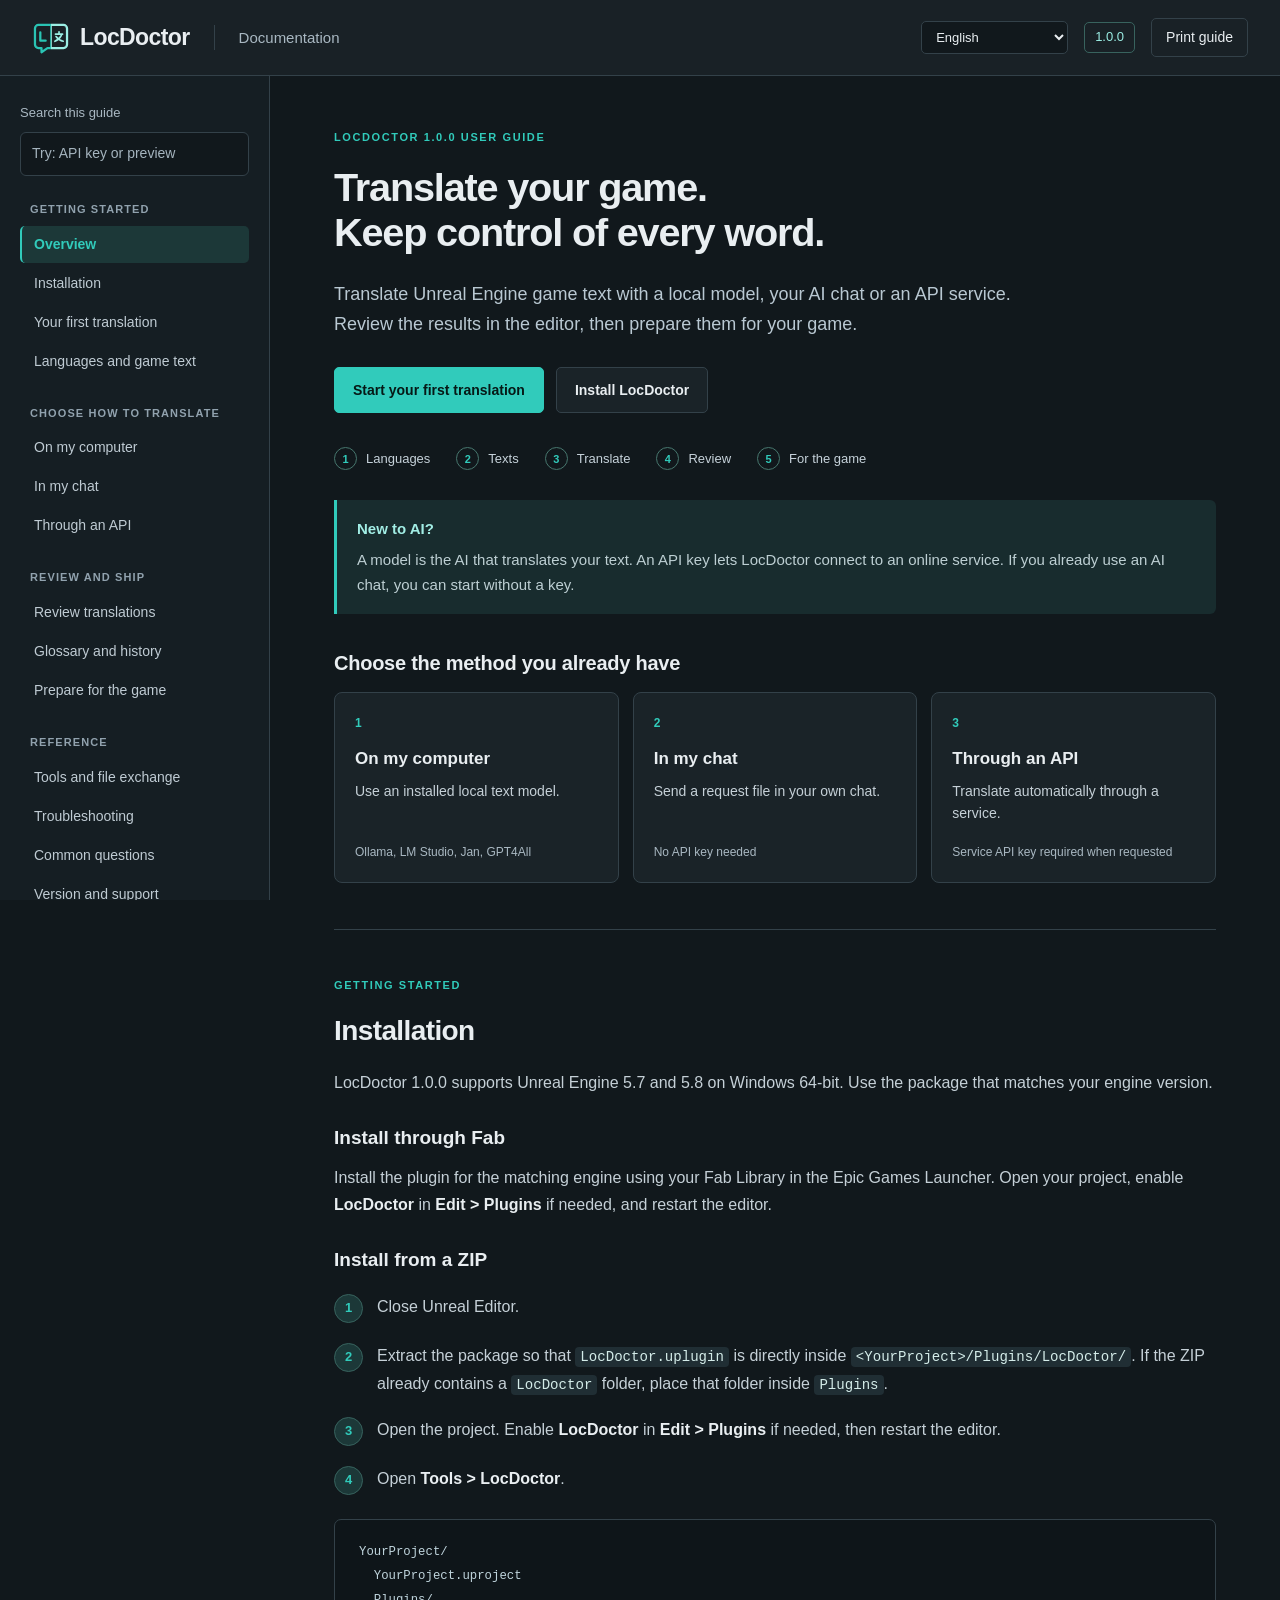
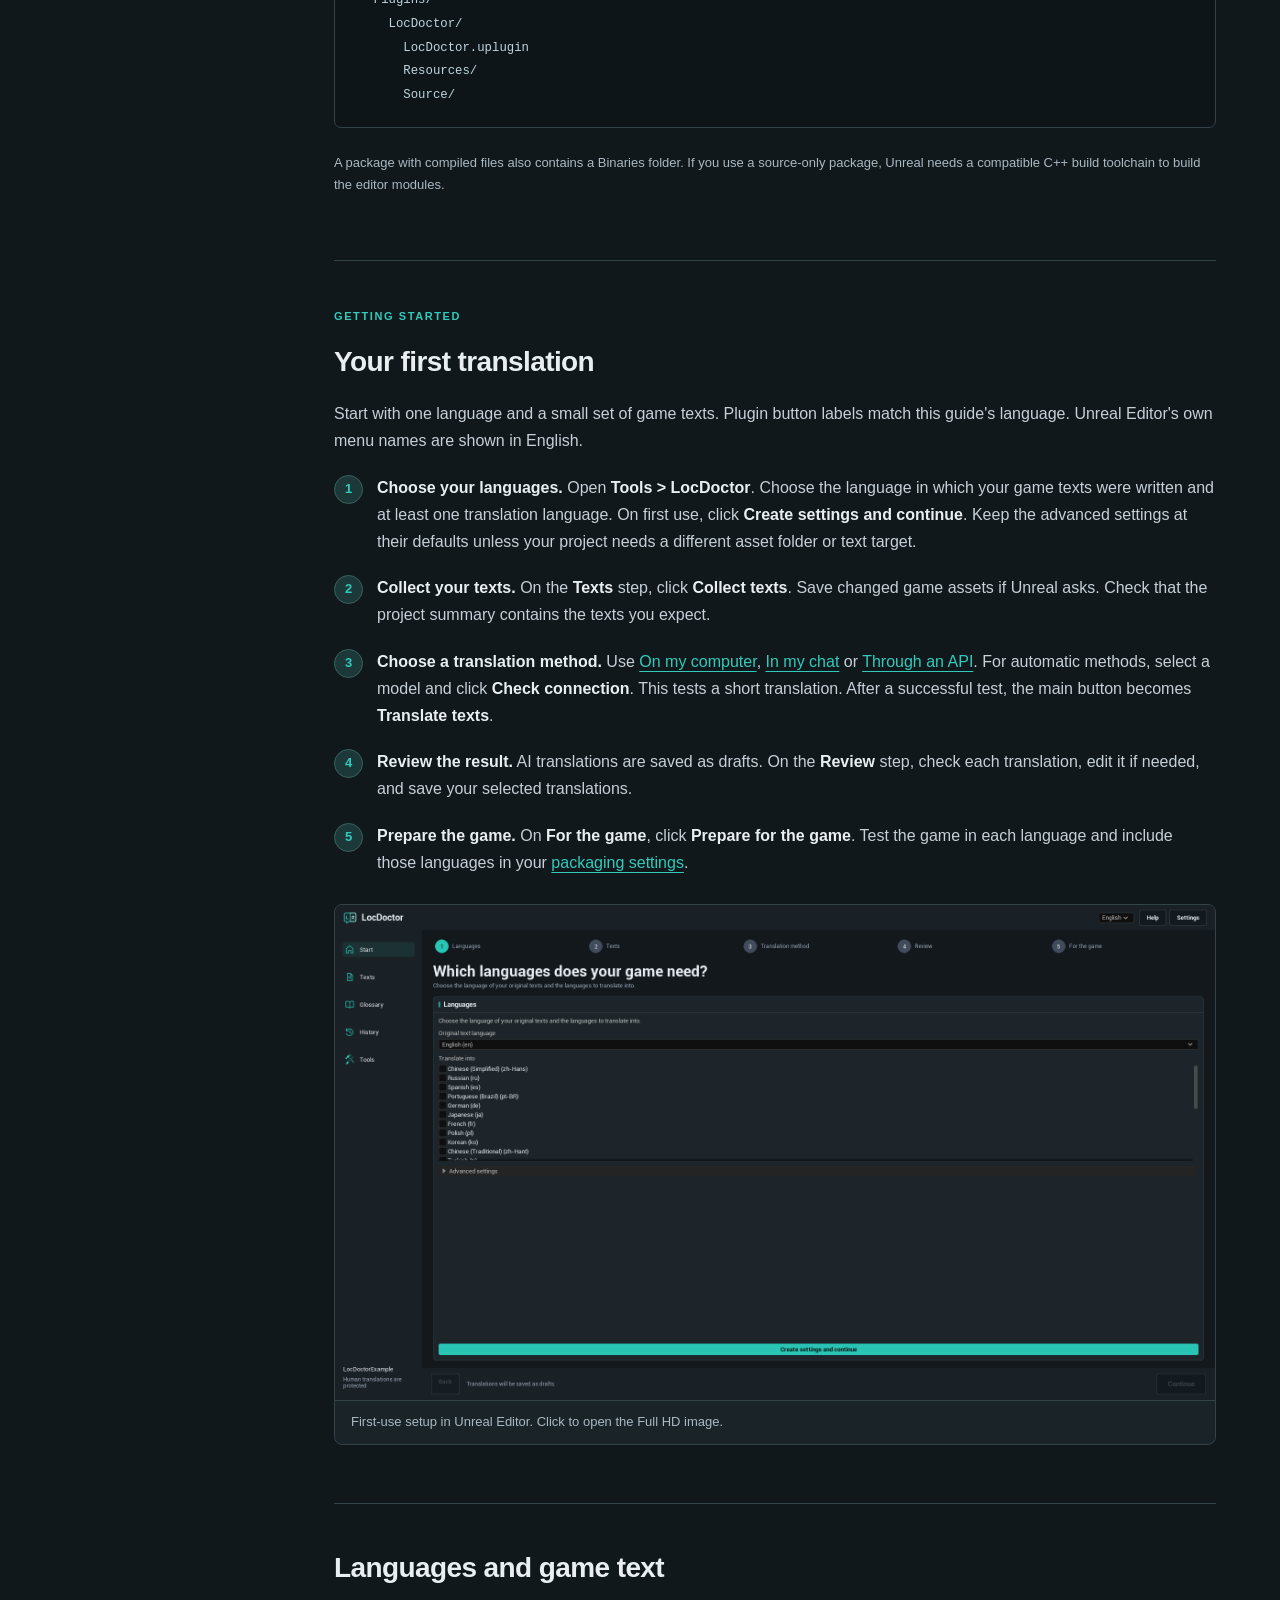
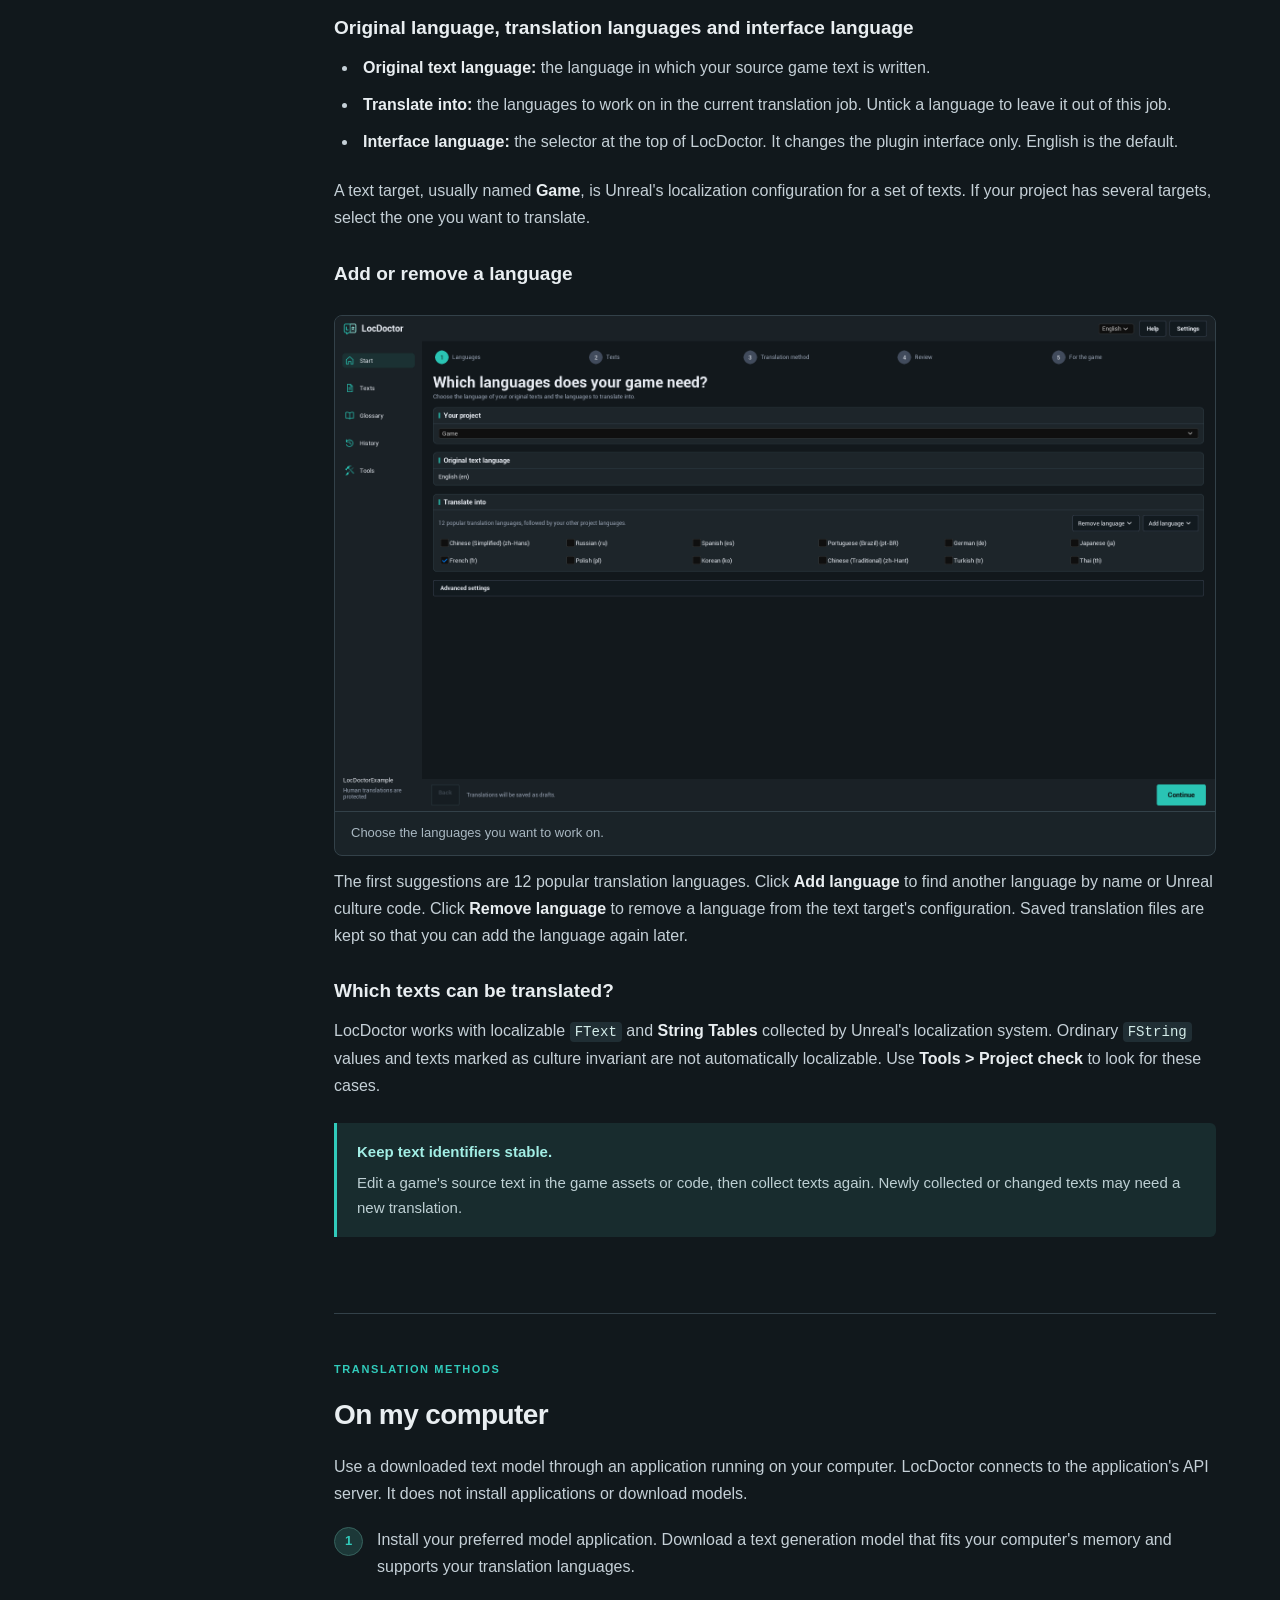
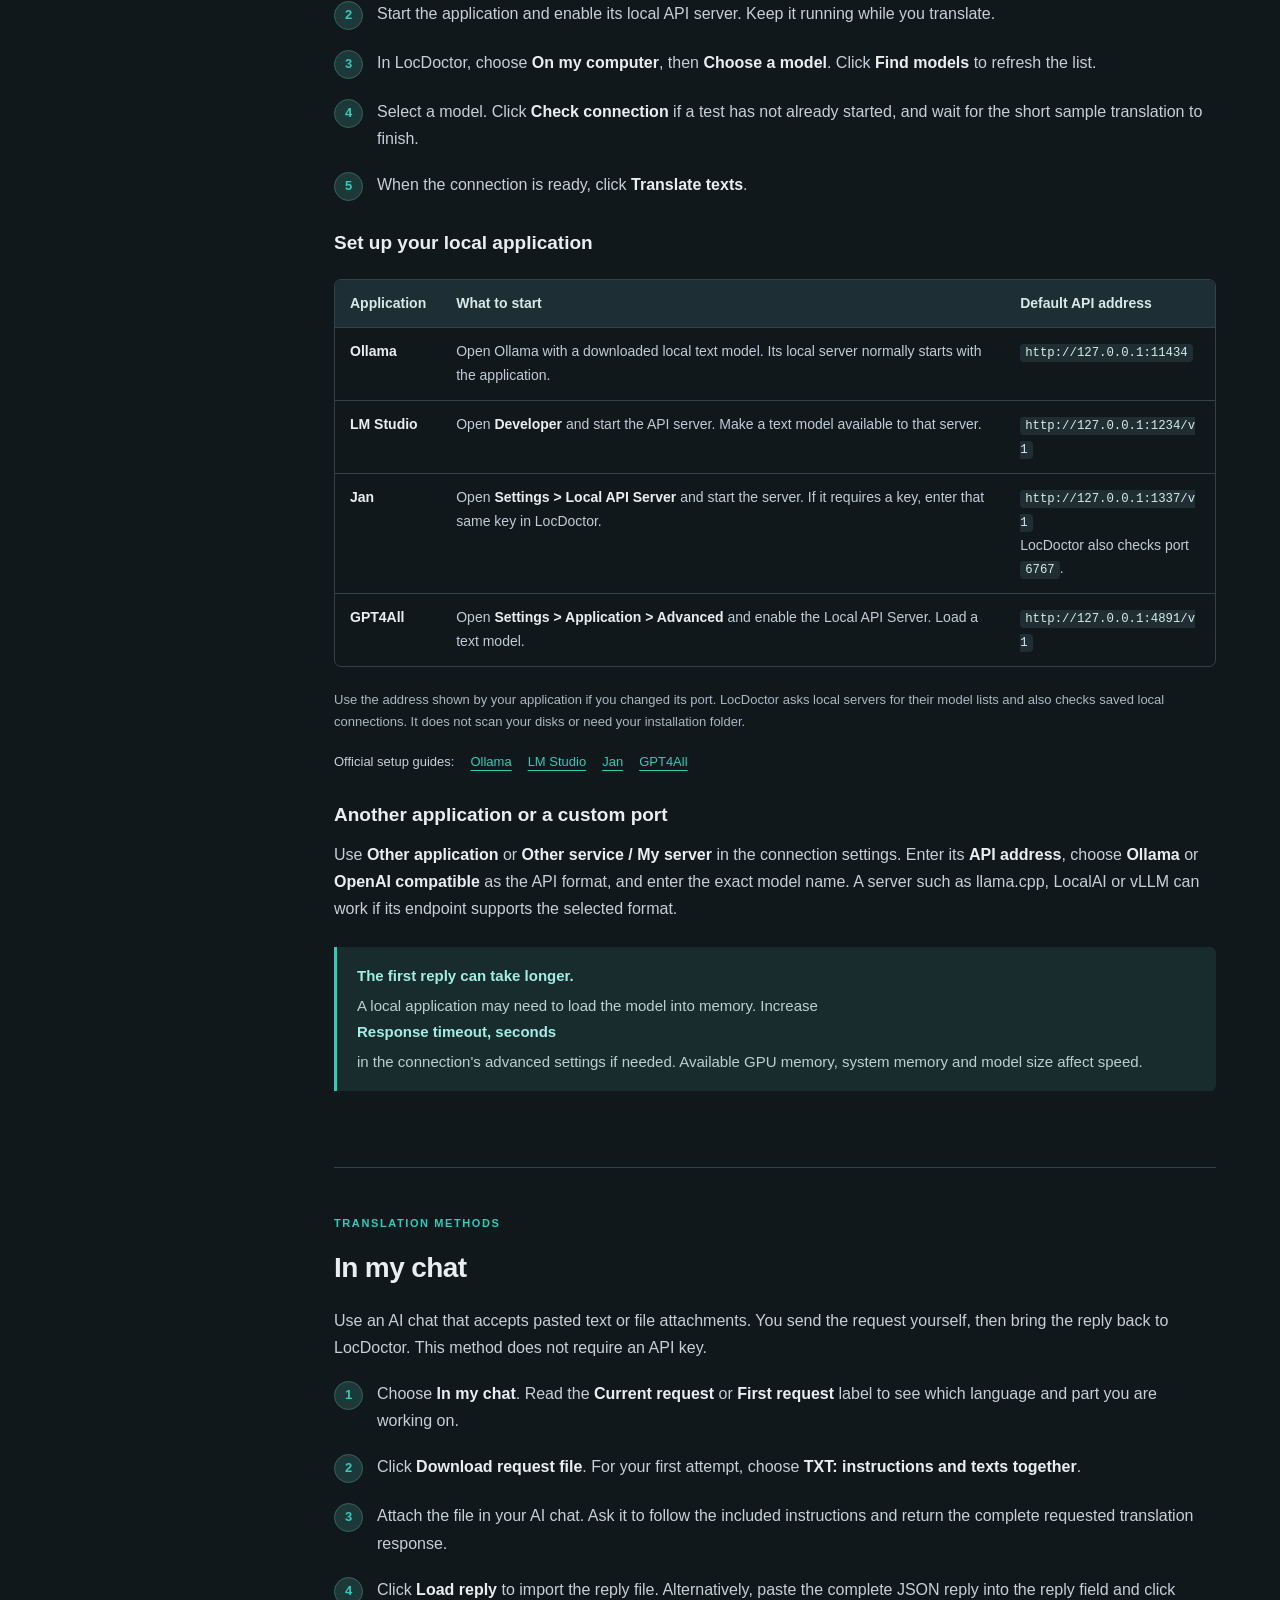
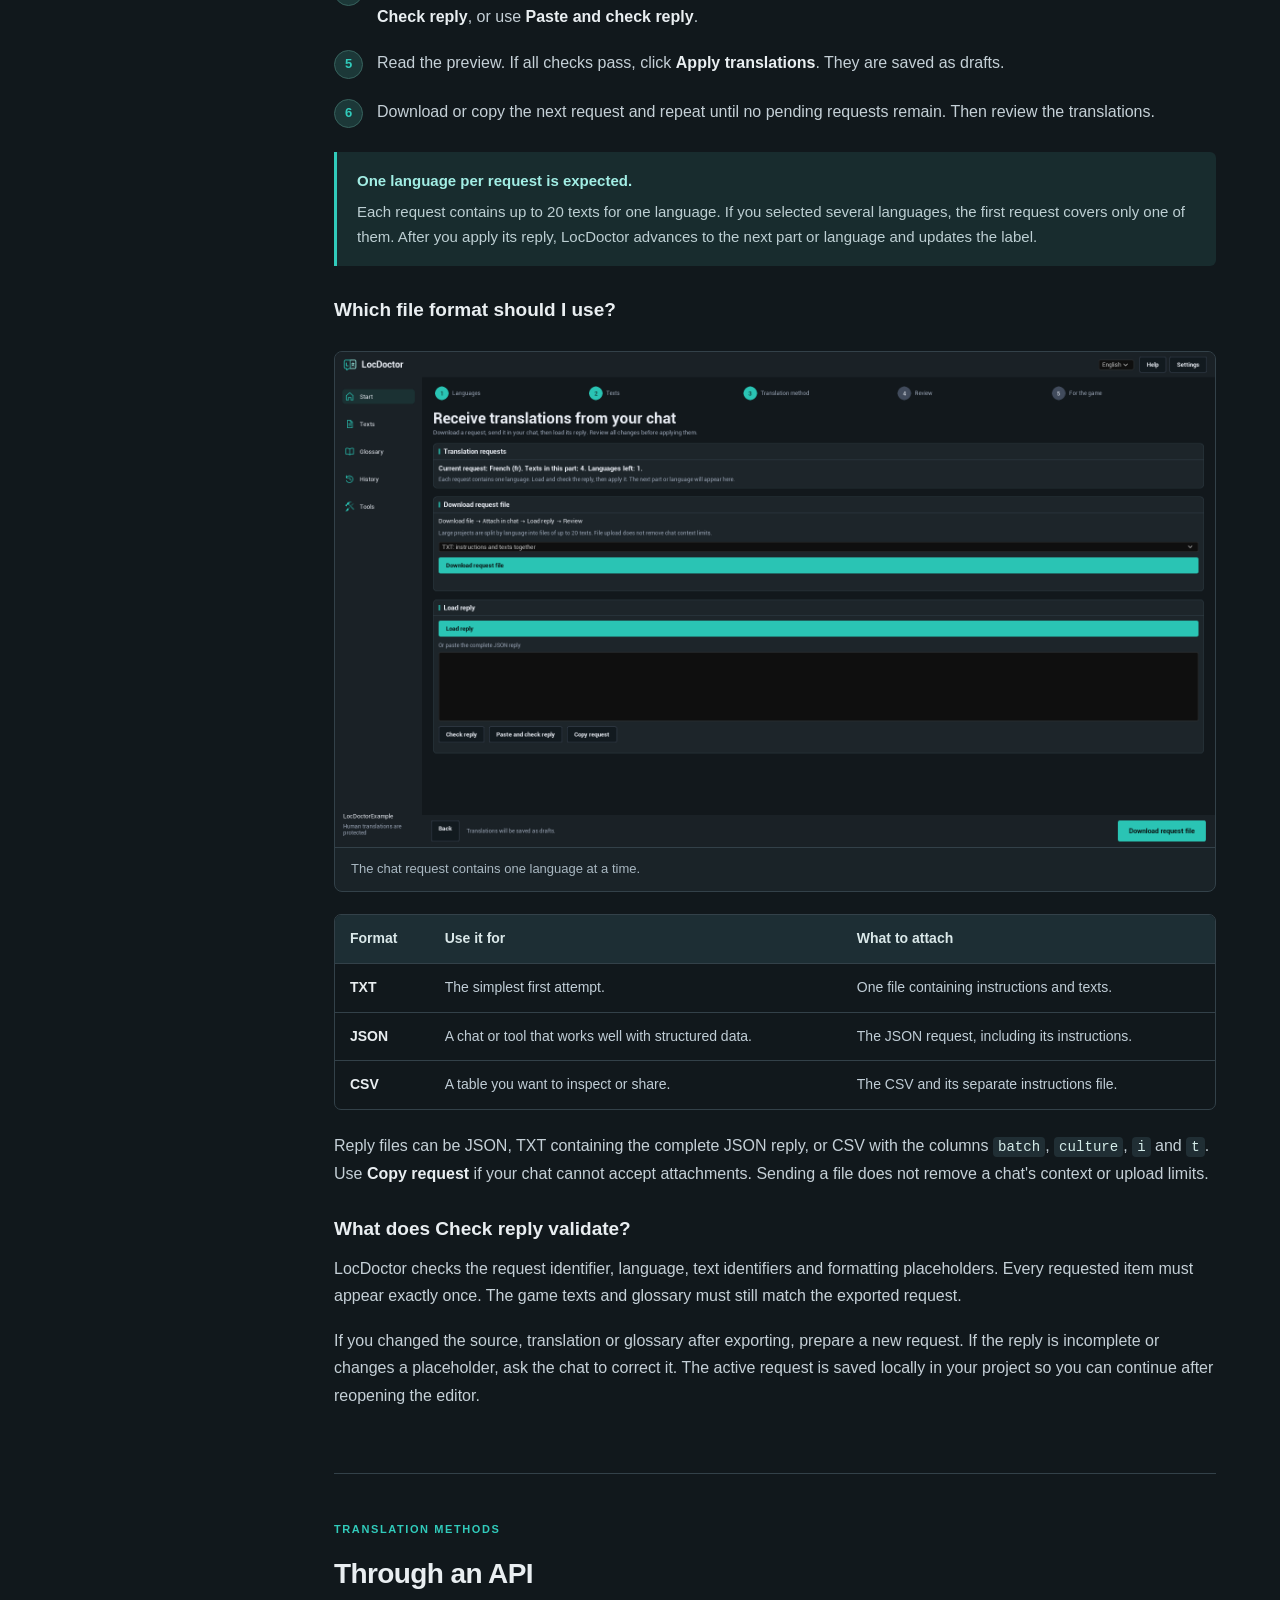
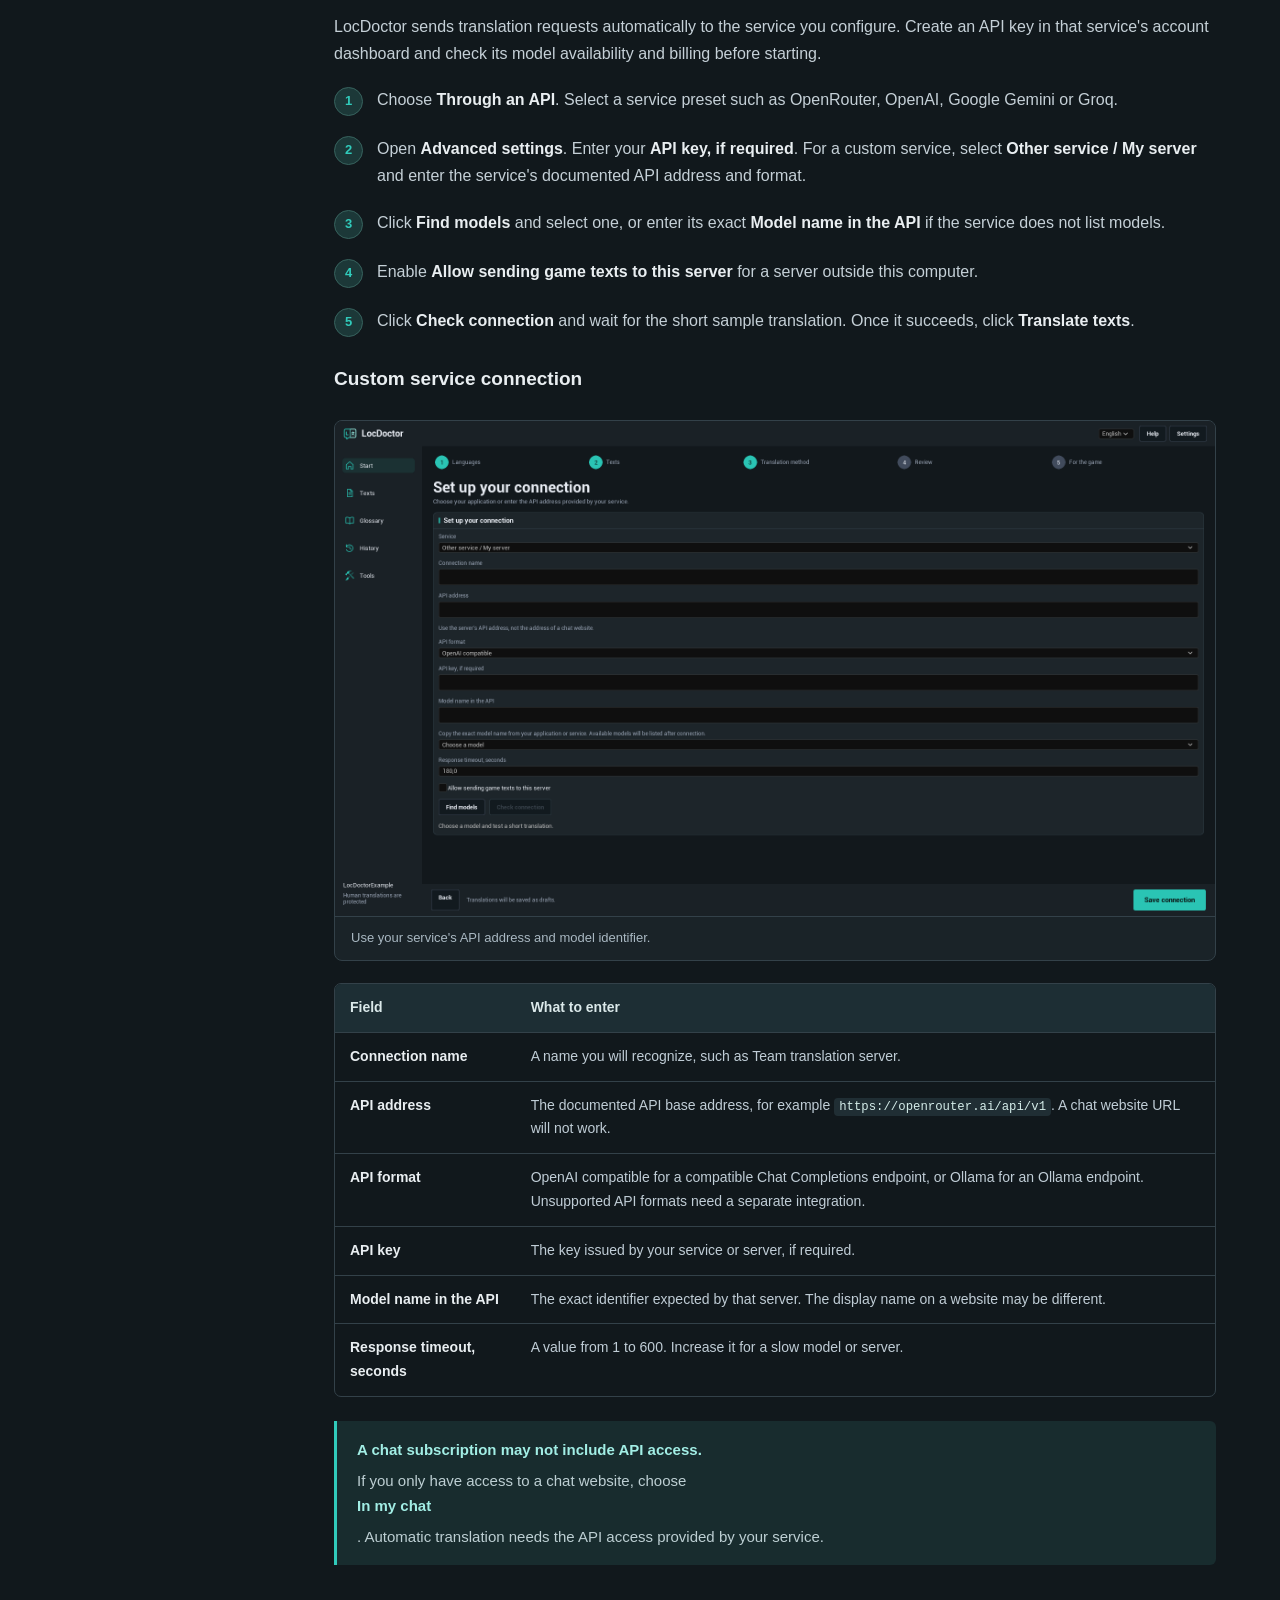
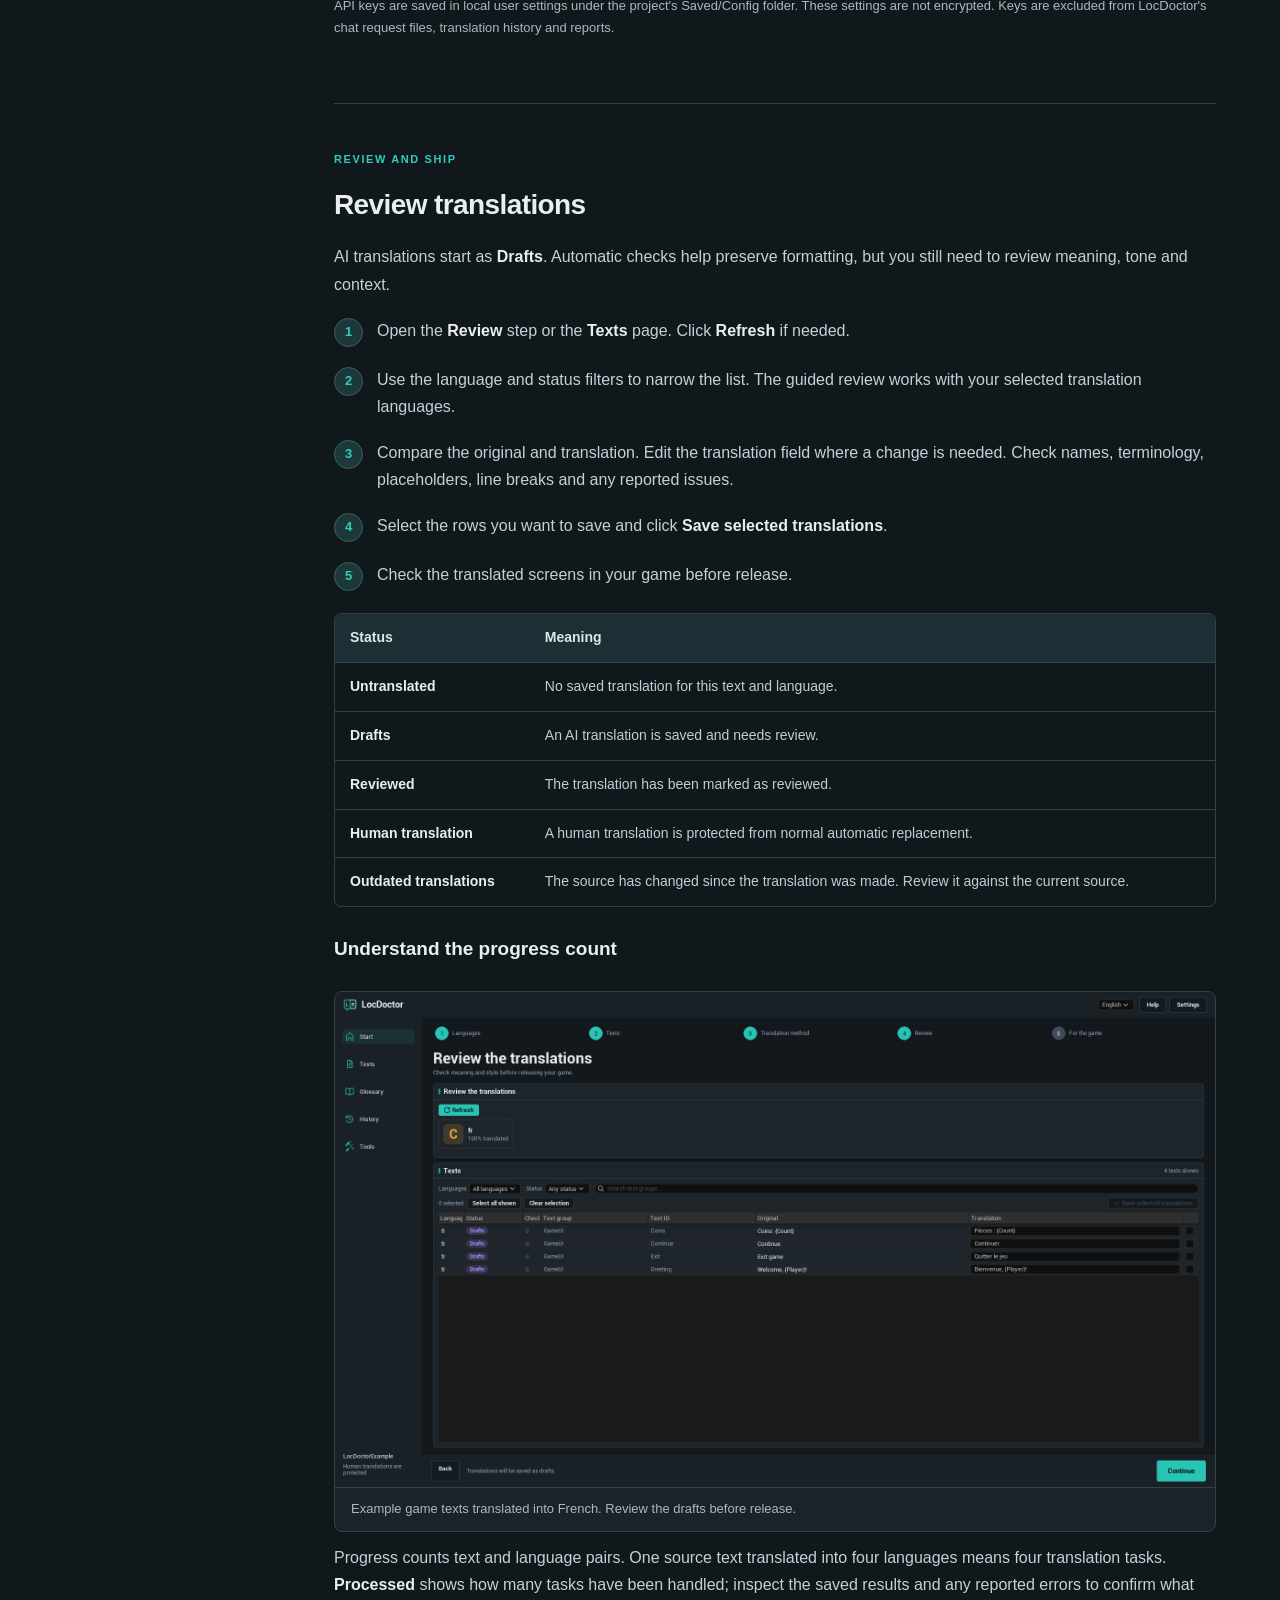
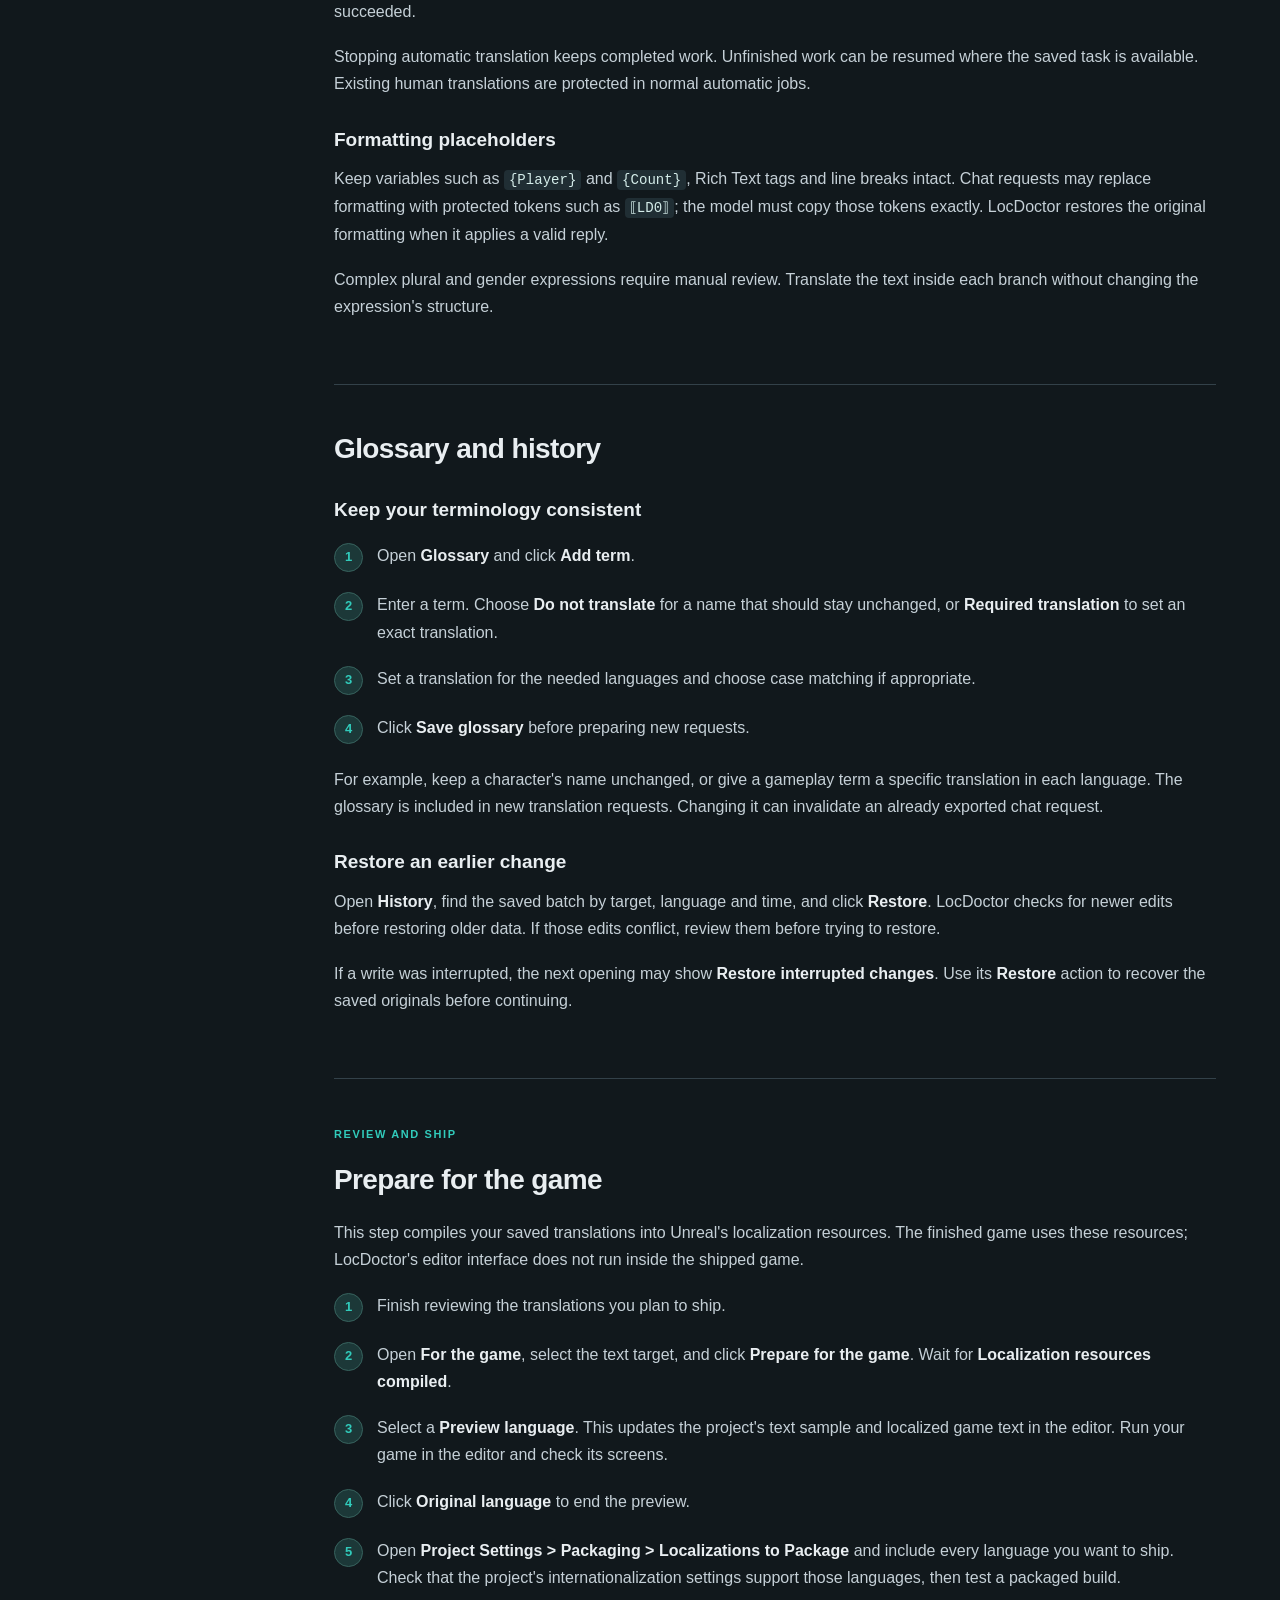
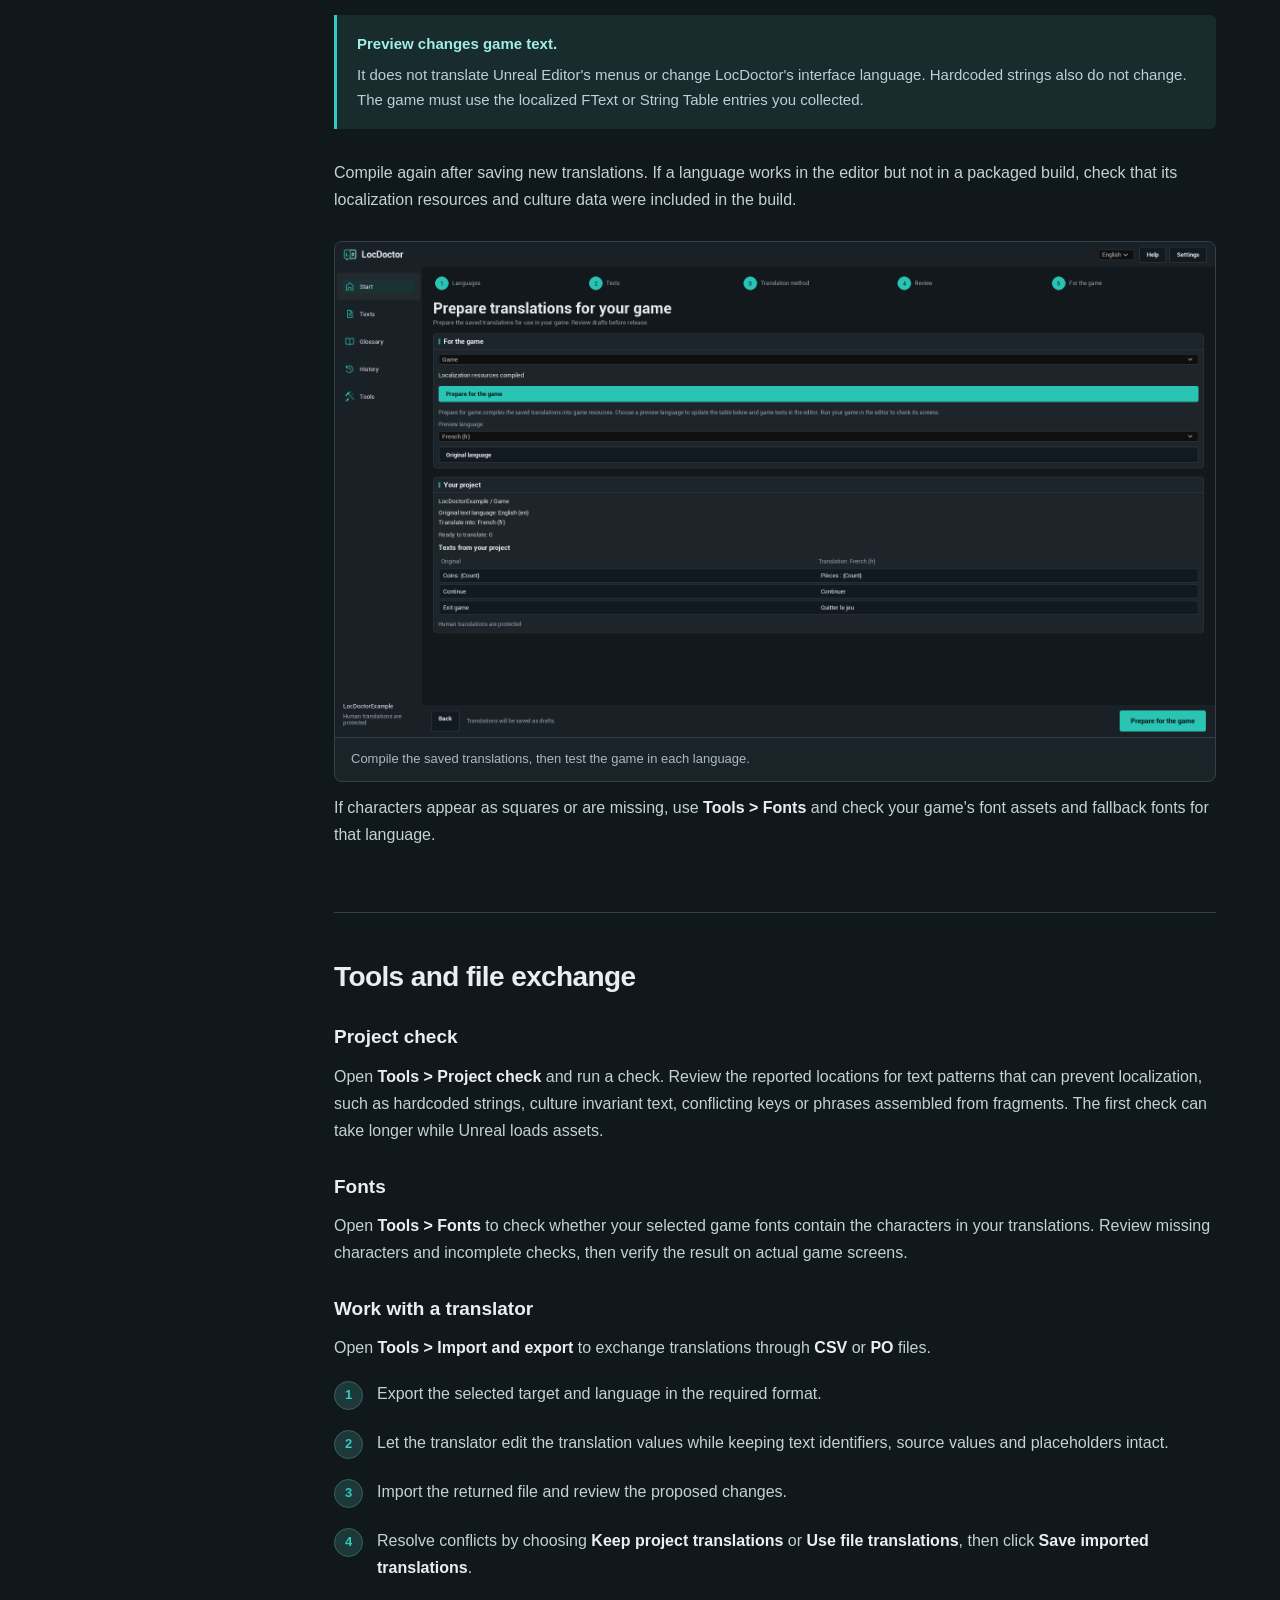
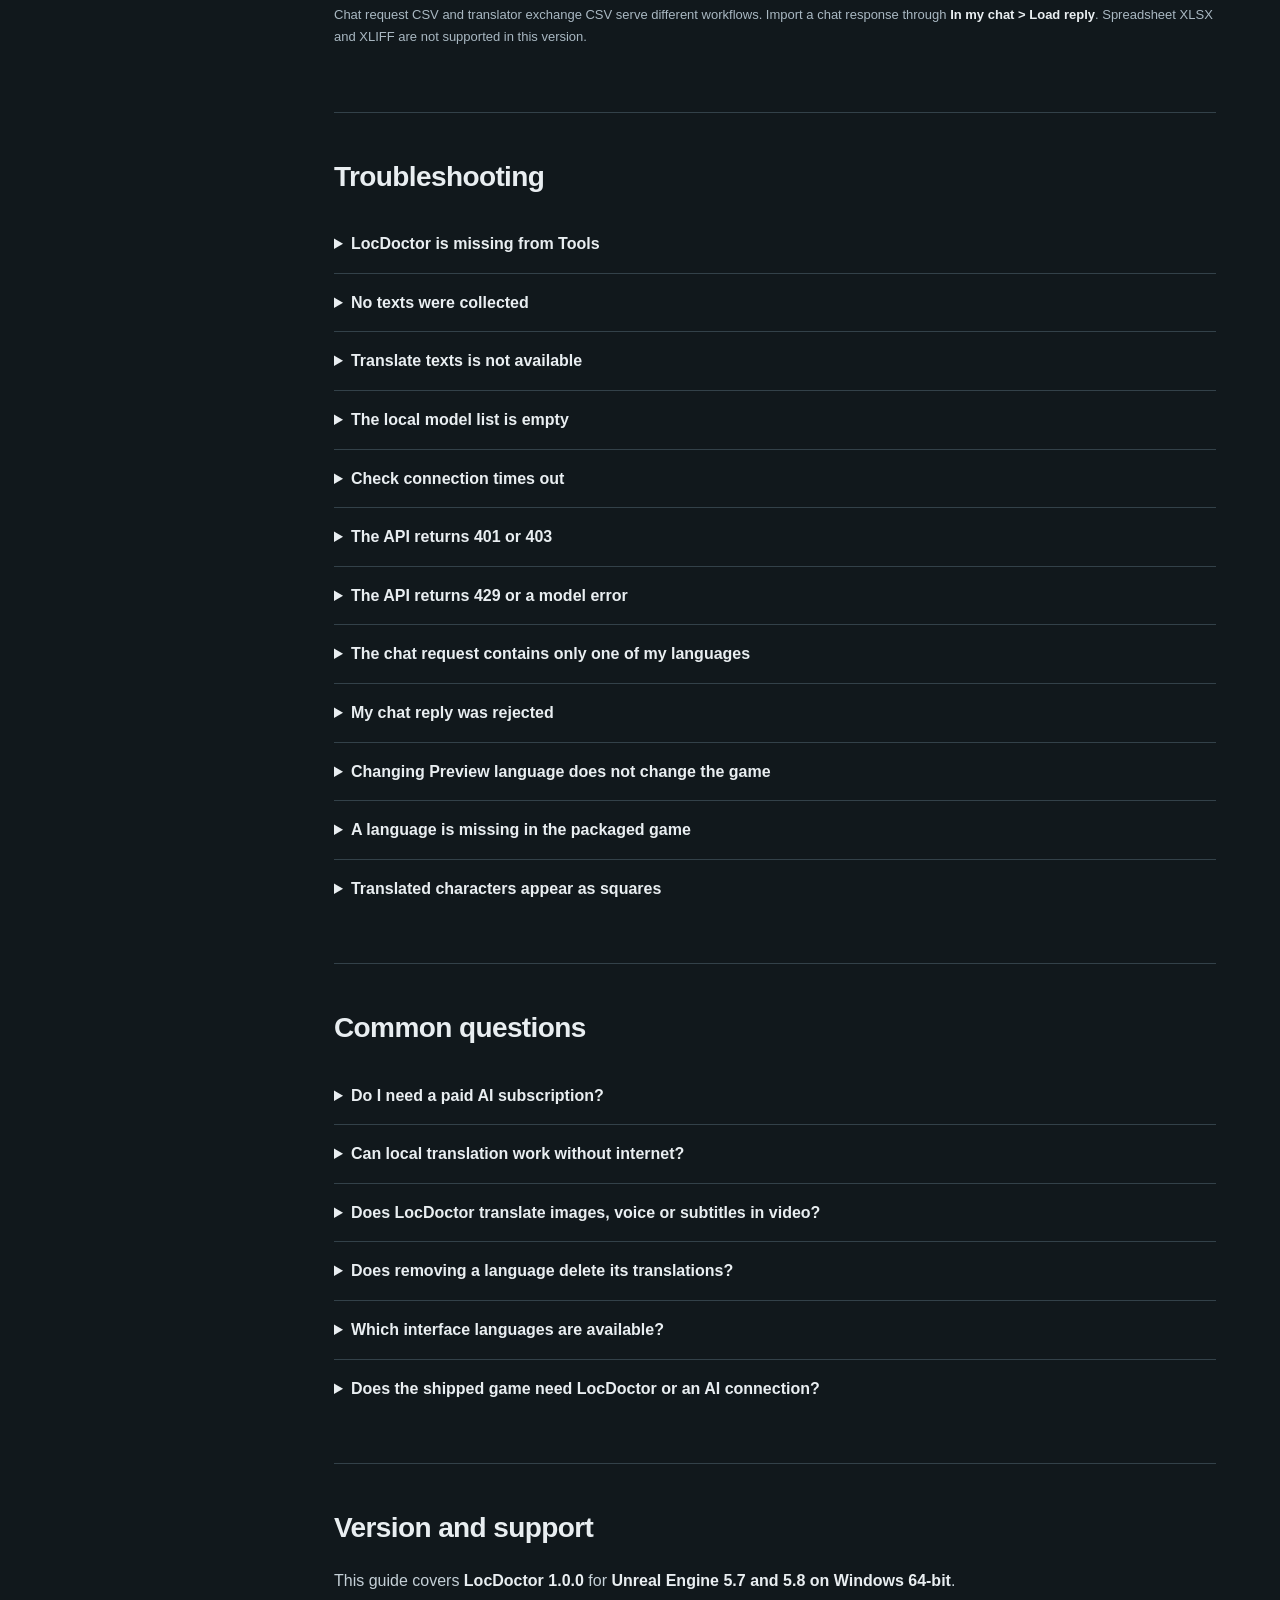
==== index.html @ c019f434 "Publish LocDoctor 1.0.0 guide in nine languages with native Full HD screenshots" ====
<!doctype html>
<html lang="en">
<head>
  <meta charset="utf-8">
  <meta name="viewport" content="width=device-width, initial-scale=1">
  <meta name="color-scheme" content="dark light">
  <meta name="site-root" content="./">
  <meta name="description" content="Learn to install LocDoctor, translate Unreal Engine game text with local AI, an API or your own chat, and prepare translations for release.">
  <title>LocDoctor documentation | Unreal Engine</title>
  <link rel="icon" type="image/svg+xml" href="assets/locdoctor.svg">
  <link rel="stylesheet" href="assets/style.css">
  <script src="assets/app.js" defer></script>
</head>
<body data-search-one="{count} chapter found." data-search-many="{count} chapters found." data-search-empty="No chapters found. Try a shorter search.">
  <a class="skip-link" href="#main">Skip to documentation</a>
  <header class="site-header">
    <a class="brand" href="#overview" aria-label="LocDoctor documentation home"><img src="assets/locdoctor.svg" alt="" width="38" height="38"><span>LocDoctor</span></a>
    <span class="header-label">Documentation</span>
    <div class="header-actions"><label class="language-picker"><span class="visually-hidden">Documentation language</span><select id="doc-locale" aria-label="Documentation language"><option value="en" selected>English</option><option value="zh-Hans">简体中文</option><option value="ru">Русский</option><option value="es">Español</option><option value="pt-BR">Português (Brasil)</option><option value="de">Deutsch</option><option value="ja">日本語</option><option value="fr">Français</option><option value="ko">한국어</option></select></label><span class="version">1.0.0</span><button class="print-button" type="button" id="print-guide">Print guide</button><button class="menu-button" type="button" id="menu-toggle" aria-controls="sidebar" aria-expanded="false">Menu</button></div>
  </header>
  <div class="site-layout">
    <aside class="sidebar" id="sidebar">
      <div class="search-box"><label for="doc-search">Search this guide</label><input id="doc-search" type="search" placeholder="Try: API key or preview" autocomplete="off" aria-controls="search-results"><div id="search-results" class="search-results" hidden></div><p class="visually-hidden" id="search-status" role="status"></p></div>
      <nav aria-label="Documentation chapters">
        <p class="nav-heading">Getting started</p>
        <a href="#overview" aria-current="location">Overview</a>
        <a href="#installation">Installation</a>
        <a href="#quick-start">Your first translation</a>
        <a href="#languages">Languages and game text</a>
        <p class="nav-heading">Choose how to translate</p>
        <a href="#local-models">On my computer</a>
        <a href="#browser-chat">In my chat</a>
        <a href="#api">Through an API</a>
        <p class="nav-heading">Review and ship</p>
        <a href="#review">Review translations</a>
        <a href="#glossary-history">Glossary and history</a>
        <a href="#prepare-game">Prepare for the game</a>
        <p class="nav-heading">Reference</p>
        <a href="#tools">Tools and file exchange</a>
        <a href="#troubleshooting">Troubleshooting</a>
        <a href="#faq">Common questions</a>
        <a href="#version">Version and support</a>
      </nav>
      <div class="sidebar-footer">Unreal Engine 5.7 / 5.8<br>Windows 64-bit</div>
    </aside>
    <main id="main" tabindex="-1">
      <section class="doc-section overview" id="overview" aria-labelledby="overview-title" data-search="getting started beginner introduction AI localization">
        <p class="eyebrow">LOCDOCTOR 1.0.0 USER GUIDE</p>
        <h1 id="overview-title">Translate your game.<br>Keep control of every word.</h1>
        <p class="lead">Translate Unreal Engine game text with a local model, your AI chat or an API service. Review the results in the editor, then prepare them for your game.</p>
        <div class="intro-actions"><a class="primary-link" href="#quick-start">Start your first translation</a><a class="secondary-link" href="#installation">Install LocDoctor</a></div>
        <div class="workflow" aria-label="The five translation steps"><span><b>1</b> Languages</span><span><b>2</b> Texts</span><span><b>3</b> Translate</span><span><b>4</b> Review</span><span><b>5</b> For the game</span></div>
        <div class="intro-note"><strong>New to AI?</strong> A model is the AI that translates your text. An API key lets LocDoctor connect to an online service. If you already use an AI chat, you can start without a key.</div>
        <h2>Choose the method you already have</h2>
        <div class="method-cards">
          <a href="#local-models"><span class="method-symbol" aria-hidden="true">1</span><h3>On my computer</h3><p>Use an installed local text model.</p><span>Ollama, LM Studio, Jan, GPT4All</span></a>
          <a href="#browser-chat"><span class="method-symbol" aria-hidden="true">2</span><h3>In my chat</h3><p>Send a request file in your own chat.</p><span>No API key needed</span></a>
          <a href="#api"><span class="method-symbol" aria-hidden="true">3</span><h3>Through an API</h3><p>Translate automatically through a service.</p><span>Service API key required when requested</span></a>
        </div>
      </section>
      <section class="doc-section" id="installation" aria-labelledby="installation-title" data-search="install enable plugin Plugins missing modules compiler Fab zip Windows version">
        <p class="eyebrow">GETTING STARTED</p><h2 id="installation-title">Installation</h2>
        <p>LocDoctor 1.0.0 supports Unreal Engine 5.7 and 5.8 on Windows 64-bit. Use the package that matches your engine version.</p>
        <h3>Install through Fab</h3>
        <p>Install the plugin for the matching engine using your Fab Library in the Epic Games Launcher. Open your project, enable <strong>LocDoctor</strong> in <strong>Edit &gt; Plugins</strong> if needed, and restart the editor.</p>
        <h3>Install from a ZIP</h3>
        <ol class="steps"><li>Close Unreal Editor.</li><li>Extract the package so that <code>LocDoctor.uplugin</code> is directly inside <code>&lt;YourProject&gt;/Plugins/LocDoctor/</code>. If the ZIP already contains a <code>LocDoctor</code> folder, place that folder inside <code>Plugins</code>.</li><li>Open the project. Enable <strong>LocDoctor</strong> in <strong>Edit &gt; Plugins</strong> if needed, then restart the editor.</li><li>Open <strong>Tools &gt; LocDoctor</strong>.</li></ol>
        <pre><code>YourProject/
  YourProject.uproject
  Plugins/
    LocDoctor/
      LocDoctor.uplugin
      Resources/
      Source/</code></pre>
        <p class="small">A package with compiled files also contains a Binaries folder. If you use a source-only package, Unreal needs a compatible C++ build toolchain to build the editor modules.</p>
      </section>
      <section class="doc-section" id="quick-start" aria-labelledby="quick-start-title" data-search="start tutorial first translation collect texts connection drafts setup wizard">
        <p class="eyebrow">GETTING STARTED</p><h2 id="quick-start-title">Your first translation</h2>
        <p>Start with one language and a small set of game texts. Plugin button labels match this guide's language. Unreal Editor's own menu names are shown in English.</p>
        <ol class="steps"><li><strong>Choose your languages.</strong> Open <strong>Tools &gt; LocDoctor</strong>. Choose the language in which your game texts were written and at least one translation language. On first use, click <strong>Create settings and continue</strong>. Keep the advanced settings at their defaults unless your project needs a different asset folder or text target.</li><li><strong>Collect your texts.</strong> On the <strong>Texts</strong> step, click <strong>Collect texts</strong>. Save changed game assets if Unreal asks. Check that the project summary contains the texts you expect.</li><li><strong>Choose a translation method.</strong> Use <a href="#local-models">On my computer</a>, <a href="#browser-chat">In my chat</a> or <a href="#api">Through an API</a>. For automatic methods, select a model and click <strong>Check connection</strong>. This tests a short translation. After a successful test, the main button becomes <strong>Translate texts</strong>.</li><li><strong>Review the result.</strong> AI translations are saved as drafts. On the <strong>Review</strong> step, check each translation, edit it if needed, and save your selected translations.</li><li><strong>Prepare the game.</strong> On <strong>For the game</strong>, click <strong>Prepare for the game</strong>. Test the game in each language and include those languages in your <a href="#prepare-game">packaging settings</a>.</li></ol>
        <figure class="screenshot"><a href="assets/screens/en/first-run.png" target="_blank" rel="noopener" aria-label="Open the setup screenshot at full size"><img src="assets/screens/en/first-run.png" width="1920" height="1080" alt="LocDoctor first-use setup with the original language and translation language controls." loading="lazy"></a><figcaption>First-use setup in Unreal Editor. Click to open the Full HD image.</figcaption></figure>
      </section>
      <section class="doc-section" id="languages" aria-labelledby="languages-title" data-search="source original target language add remove FText FString String Table localization gather empty Chinese English Spanish">
        <h2 id="languages-title">Languages and game text</h2>
        <h3>Original language, translation languages and interface language</h3>
        <ul><li><strong>Original text language:</strong> the language in which your source game text is written.</li><li><strong>Translate into:</strong> the languages to work on in the current translation job. Untick a language to leave it out of this job.</li><li><strong>Interface language:</strong> the selector at the top of LocDoctor. It changes the plugin interface only. English is the default.</li></ul>
        <p>A text target, usually named <strong>Game</strong>, is Unreal's localization configuration for a set of texts. If your project has several targets, select the one you want to translate.</p>
        <h3>Add or remove a language</h3>
        <figure class="screenshot"><a href="assets/screens/en/languages.png" target="_blank" rel="noopener"><img src="assets/screens/en/languages.png" width="1920" height="1080" alt="The Languages step with translation languages and add and remove controls." loading="lazy"></a><figcaption>Choose the languages you want to work on.</figcaption></figure>
        <p>The first suggestions are 12 popular translation languages. Click <strong>Add language</strong> to find another language by name or Unreal culture code. Click <strong>Remove language</strong> to remove a language from the text target's configuration. Saved translation files are kept so that you can add the language again later.</p>
        <h3>Which texts can be translated?</h3>
        <p>LocDoctor works with localizable <code>FText</code> and <strong>String Tables</strong> collected by Unreal's localization system. Ordinary <code>FString</code> values and texts marked as culture invariant are not automatically localizable. Use <strong>Tools &gt; Project check</strong> to look for these cases.</p>
        <div class="callout"><strong>Keep text identifiers stable.</strong> Edit a game's source text in the game assets or code, then collect texts again. Newly collected or changed texts may need a new translation.</div>
      </section>
      <section class="doc-section" id="local-models" aria-labelledby="local-title" data-search="Ollama LM Studio Jan GPT4All local model server port GPU RAM memory installation discover custom llama.cpp LocalAI vLLM">
        <p class="eyebrow">TRANSLATION METHODS</p><h2 id="local-title">On my computer</h2>
        <p>Use a downloaded text model through an application running on your computer. LocDoctor connects to the application's API server. It does not install applications or download models.</p>
        <ol class="steps"><li>Install your preferred model application. Download a text generation model that fits your computer's memory and supports your translation languages.</li><li>Start the application and enable its local API server. Keep it running while you translate.</li><li>In LocDoctor, choose <strong>On my computer</strong>, then <strong>Choose a model</strong>. Click <strong>Find models</strong> to refresh the list.</li><li>Select a model. Click <strong>Check connection</strong> if a test has not already started, and wait for the short sample translation to finish.</li><li>When the connection is ready, click <strong>Translate texts</strong>.</li></ol>
        <h3>Set up your local application</h3>
        <div class="table-scroll"><table><caption>Local application setup and default addresses checked by LocDoctor</caption><thead><tr><th>Application</th><th>What to start</th><th>Default API address</th></tr></thead><tbody>
          <tr><td>Ollama</td><td>Open Ollama with a downloaded local text model. Its local server normally starts with the application.</td><td><code>http://127.0.0.1:11434</code></td></tr>
          <tr><td>LM Studio</td><td>Open <strong>Developer</strong> and start the API server. Make a text model available to that server.</td><td><code>http://127.0.0.1:1234/v1</code></td></tr>
          <tr><td>Jan</td><td>Open <strong>Settings &gt; Local API Server</strong> and start the server. If it requires a key, enter that same key in LocDoctor.</td><td><code>http://127.0.0.1:1337/v1</code><br>LocDoctor also checks port <code>6767</code>.</td></tr>
          <tr><td>GPT4All</td><td>Open <strong>Settings &gt; Application &gt; Advanced</strong> and enable the Local API Server. Load a text model.</td><td><code>http://127.0.0.1:4891/v1</code></td></tr>
        </tbody></table></div>
        <p class="small">Use the address shown by your application if you changed its port. LocDoctor asks local servers for their model lists and also checks saved local connections. It does not scan your disks or need your installation folder.</p>
        <p class="reference-links">Official setup guides: <a href="https://docs.ollama.com/quickstart">Ollama</a><a href="https://lmstudio.ai/docs/developer/core/server">LM Studio</a><a href="https://jan.ai/docs/local-api">Jan</a><a href="https://docs.gpt4all.io/gpt4all_api_server/home.html">GPT4All</a></p>
        <h3>Another application or a custom port</h3>
        <p>Use <strong>Other application</strong> or <strong>Other service / My server</strong> in the connection settings. Enter its <strong>API address</strong>, choose <strong>Ollama</strong> or <strong>OpenAI compatible</strong> as the API format, and enter the exact model name. A server such as llama.cpp, LocalAI or vLLM can work if its endpoint supports the selected format.</p>
        <div class="callout"><strong>The first reply can take longer.</strong> A local application may need to load the model into memory. Increase <strong>Response timeout, seconds</strong> in the connection's advanced settings if needed. Available GPU memory, system memory and model size affect speed.</div>
      </section>
      <section class="doc-section" id="browser-chat" aria-labelledby="chat-title" data-search="ChatGPT Claude Gemini browser chat subscription clipboard TXT JSON CSV file batch Arabic one language missing reply placeholders tokens copy request load response">
        <p class="eyebrow">TRANSLATION METHODS</p><h2 id="chat-title">In my chat</h2>
        <p>Use an AI chat that accepts pasted text or file attachments. You send the request yourself, then bring the reply back to LocDoctor. This method does not require an API key.</p>
        <ol class="steps"><li>Choose <strong>In my chat</strong>. Read the <strong>Current request</strong> or <strong>First request</strong> label to see which language and part you are working on.</li><li>Click <strong>Download request file</strong>. For your first attempt, choose <strong>TXT: instructions and texts together</strong>.</li><li>Attach the file in your AI chat. Ask it to follow the included instructions and return the complete requested translation response.</li><li>Click <strong>Load reply</strong> to import the reply file. Alternatively, paste the complete JSON reply into the reply field and click <strong>Check reply</strong>, or use <strong>Paste and check reply</strong>.</li><li>Read the preview. If all checks pass, click <strong>Apply translations</strong>. They are saved as drafts.</li><li>Download or copy the next request and repeat until no pending requests remain. Then review the translations.</li></ol>
        <div class="callout"><strong>One language per request is expected.</strong> Each request contains up to 20 texts for one language. If you selected several languages, the first request covers only one of them. After you apply its reply, LocDoctor advances to the next part or language and updates the label.</div>
        <h3>Which file format should I use?</h3>
        <figure class="screenshot"><a href="assets/screens/en/chat-request.png" target="_blank" rel="noopener"><img src="assets/screens/en/chat-request.png" width="1920" height="1080" alt="The chat exchange page shows the current request language, file format and reply controls." loading="lazy"></a><figcaption>The chat request contains one language at a time.</figcaption></figure>
        <div class="table-scroll"><table><caption>Chat request file formats</caption><thead><tr><th>Format</th><th>Use it for</th><th>What to attach</th></tr></thead><tbody><tr><td>TXT</td><td>The simplest first attempt.</td><td>One file containing instructions and texts.</td></tr><tr><td>JSON</td><td>A chat or tool that works well with structured data.</td><td>The JSON request, including its instructions.</td></tr><tr><td>CSV</td><td>A table you want to inspect or share.</td><td>The CSV and its separate instructions file.</td></tr></tbody></table></div>
        <p>Reply files can be JSON, TXT containing the complete JSON reply, or CSV with the columns <code>batch</code>, <code>culture</code>, <code>i</code> and <code>t</code>. Use <strong>Copy request</strong> if your chat cannot accept attachments. Sending a file does not remove a chat's context or upload limits.</p>
        <h3>What does Check reply validate?</h3>
        <p>LocDoctor checks the request identifier, language, text identifiers and formatting placeholders. Every requested item must appear exactly once. The game texts and glossary must still match the exported request.</p>
        <p>If you changed the source, translation or glossary after exporting, prepare a new request. If the reply is incomplete or changes a placeholder, ask the chat to correct it. The active request is saved locally in your project so you can continue after reopening the editor.</p>
      </section>
      <section class="doc-section" id="api" aria-labelledby="api-title" data-search="API OpenRouter OpenAI Google Gemini Groq custom own server endpoint URL key authentication billing subscription token error connection model ID">
        <p class="eyebrow">TRANSLATION METHODS</p><h2 id="api-title">Through an API</h2>
        <p>LocDoctor sends translation requests automatically to the service you configure. Create an API key in that service's account dashboard and check its model availability and billing before starting.</p>
        <ol class="steps"><li>Choose <strong>Through an API</strong>. Select a service preset such as OpenRouter, OpenAI, Google Gemini or Groq.</li><li>Open <strong>Advanced settings</strong>. Enter your <strong>API key, if required</strong>. For a custom service, select <strong>Other service / My server</strong> and enter the service's documented API address and format.</li><li>Click <strong>Find models</strong> and select one, or enter its exact <strong>Model name in the API</strong> if the service does not list models.</li><li>Enable <strong>Allow sending game texts to this server</strong> for a server outside this computer.</li><li>Click <strong>Check connection</strong> and wait for the short sample translation. Once it succeeds, click <strong>Translate texts</strong>.</li></ol>
        <h3>Custom service connection</h3>
        <figure class="screenshot"><a href="assets/screens/en/connection.png" target="_blank" rel="noopener"><img src="assets/screens/en/connection.png" width="1920" height="1080" alt="Connection settings with the API address, format, key and model fields." loading="lazy"></a><figcaption>Use your service's API address and model identifier.</figcaption></figure>
        <div class="table-scroll"><table><caption>Custom API connection fields</caption><thead><tr><th>Field</th><th>What to enter</th></tr></thead><tbody><tr><td>Connection name</td><td>A name you will recognize, such as Team translation server.</td></tr><tr><td>API address</td><td>The documented API base address, for example <code>https://openrouter.ai/api/v1</code>. A chat website URL will not work.</td></tr><tr><td>API format</td><td>OpenAI compatible for a compatible Chat Completions endpoint, or Ollama for an Ollama endpoint. Unsupported API formats need a separate integration.</td></tr><tr><td>API key</td><td>The key issued by your service or server, if required.</td></tr><tr><td>Model name in the API</td><td>The exact identifier expected by that server. The display name on a website may be different.</td></tr><tr><td>Response timeout, seconds</td><td>A value from 1 to 600. Increase it for a slow model or server.</td></tr></tbody></table></div>
        <div class="callout"><strong>A chat subscription may not include API access.</strong> If you only have access to a chat website, choose <strong>In my chat</strong>. Automatic translation needs the API access provided by your service.</div>
        <p class="small">API keys are saved in local user settings under the project's Saved/Config folder. These settings are not encrypted. Keys are excluded from LocDoctor's chat request files, translation history and reports.</p>
      </section>
      <section class="doc-section" id="review" aria-labelledby="review-title" data-search="review drafts human manual translation save edit corrected checked status selected filters progress count stop resume">
        <p class="eyebrow">REVIEW AND SHIP</p><h2 id="review-title">Review translations</h2>
        <p>AI translations start as <strong>Drafts</strong>. Automatic checks help preserve formatting, but you still need to review meaning, tone and context.</p>
        <ol class="steps"><li>Open the <strong>Review</strong> step or the <strong>Texts</strong> page. Click <strong>Refresh</strong> if needed.</li><li>Use the language and status filters to narrow the list. The guided review works with your selected translation languages.</li><li>Compare the original and translation. Edit the translation field where a change is needed. Check names, terminology, placeholders, line breaks and any reported issues.</li><li>Select the rows you want to save and click <strong>Save selected translations</strong>.</li><li>Check the translated screens in your game before release.</li></ol>
        <div class="table-scroll"><table><caption>Translation states</caption><thead><tr><th>Status</th><th>Meaning</th></tr></thead><tbody><tr><td>Untranslated</td><td>No saved translation for this text and language.</td></tr><tr><td>Drafts</td><td>An AI translation is saved and needs review.</td></tr><tr><td>Reviewed</td><td>The translation has been marked as reviewed.</td></tr><tr><td>Human translation</td><td>A human translation is protected from normal automatic replacement.</td></tr><tr><td>Outdated translations</td><td>The source has changed since the translation was made. Review it against the current source.</td></tr></tbody></table></div>
        <h3>Understand the progress count</h3>
        <figure class="screenshot"><a href="assets/screens/en/review.png" target="_blank" rel="noopener"><img src="assets/screens/en/review.png" width="1920" height="1080" alt="The review table compares source game text with French translation drafts in an example project." loading="lazy"></a><figcaption>Example game texts translated into French. Review the drafts before release.</figcaption></figure>
        <p>Progress counts text and language pairs. One source text translated into four languages means four translation tasks. <strong>Processed</strong> shows how many tasks have been handled; inspect the saved results and any reported errors to confirm what succeeded.</p>
        <p>Stopping automatic translation keeps completed work. Unfinished work can be resumed where the saved task is available. Existing human translations are protected in normal automatic jobs.</p>
        <h3>Formatting placeholders</h3>
        <p>Keep variables such as <code>{Player}</code> and <code>{Count}</code>, Rich Text tags and line breaks intact. Chat requests may replace formatting with protected tokens such as <code>⟦LD0⟧</code>; the model must copy those tokens exactly. LocDoctor restores the original formatting when it applies a valid reply.</p>
        <p>Complex plural and gender expressions require manual review. Translate the text inside each branch without changing the expression's structure.</p>
      </section>
      <section class="doc-section" id="glossary-history" aria-labelledby="glossary-title" data-search="glossary terminology names do not translate required translation term save undo history restore backup recovery">
        <h2 id="glossary-title">Glossary and history</h2>
        <h3>Keep your terminology consistent</h3>
        <ol class="steps"><li>Open <strong>Glossary</strong> and click <strong>Add term</strong>.</li><li>Enter a term. Choose <strong>Do not translate</strong> for a name that should stay unchanged, or <strong>Required translation</strong> to set an exact translation.</li><li>Set a translation for the needed languages and choose case matching if appropriate.</li><li>Click <strong>Save glossary</strong> before preparing new requests.</li></ol>
        <p>For example, keep a character's name unchanged, or give a gameplay term a specific translation in each language. The glossary is included in new translation requests. Changing it can invalidate an already exported chat request.</p>
        <h3>Restore an earlier change</h3>
        <p>Open <strong>History</strong>, find the saved batch by target, language and time, and click <strong>Restore</strong>. LocDoctor checks for newer edits before restoring older data. If those edits conflict, review them before trying to restore.</p>
        <p>If a write was interrupted, the next opening may show <strong>Restore interrupted changes</strong>. Use its <strong>Restore</strong> action to recover the saved originals before continuing.</p>
      </section>
      <section class="doc-section" id="prepare-game" aria-labelledby="prepare-title" data-search="compile prepare for game locres preview original language packaging Localizations to Package Internationalization Support runtime FText packaged build fonts">
        <p class="eyebrow">REVIEW AND SHIP</p><h2 id="prepare-title">Prepare for the game</h2>
        <p>This step compiles your saved translations into Unreal's localization resources. The finished game uses these resources; LocDoctor's editor interface does not run inside the shipped game.</p>
        <ol class="steps"><li>Finish reviewing the translations you plan to ship.</li><li>Open <strong>For the game</strong>, select the text target, and click <strong>Prepare for the game</strong>. Wait for <strong>Localization resources compiled</strong>.</li><li>Select a <strong>Preview language</strong>. This updates the project's text sample and localized game text in the editor. Run your game in the editor and check its screens.</li><li>Click <strong>Original language</strong> to end the preview.</li><li>Open <strong>Project Settings &gt; Packaging &gt; Localizations to Package</strong> and include every language you want to ship. Check that the project's internationalization settings support those languages, then test a packaged build.</li></ol>
        <div class="callout"><strong>Preview changes game text.</strong> It does not translate Unreal Editor's menus or change LocDoctor's interface language. Hardcoded strings also do not change. The game must use the localized FText or String Table entries you collected.</div>
        <p>Compile again after saving new translations. If a language works in the editor but not in a packaged build, check that its localization resources and culture data were included in the build.</p>
        <figure class="screenshot"><a href="assets/screens/en/prepare-game.png" target="_blank" rel="noopener"><img src="assets/screens/en/prepare-game.png" width="1920" height="1080" alt="The For the game page with compilation and game language preview controls." loading="lazy"></a><figcaption>Compile the saved translations, then test the game in each language.</figcaption></figure>
        <p>If characters appear as squares or are missing, use <strong>Tools &gt; Fonts</strong> and check your game's font assets and fallback fonts for that language.</p>
      </section>
      <section class="doc-section" id="tools" aria-labelledby="tools-title" data-search="tools project check audit fonts missing glyphs import export CSV PO XLIFF Excel XLSX JSON report translators conflicts">
        <h2 id="tools-title">Tools and file exchange</h2>
        <h3>Project check</h3>
        <p>Open <strong>Tools &gt; Project check</strong> and run a check. Review the reported locations for text patterns that can prevent localization, such as hardcoded strings, culture invariant text, conflicting keys or phrases assembled from fragments. The first check can take longer while Unreal loads assets.</p>
        <h3>Fonts</h3>
        <p>Open <strong>Tools &gt; Fonts</strong> to check whether your selected game fonts contain the characters in your translations. Review missing characters and incomplete checks, then verify the result on actual game screens.</p>
        <h3>Work with a translator</h3>
        <p>Open <strong>Tools &gt; Import and export</strong> to exchange translations through <strong>CSV</strong> or <strong>PO</strong> files.</p>
        <ol class="steps"><li>Export the selected target and language in the required format.</li><li>Let the translator edit the translation values while keeping text identifiers, source values and placeholders intact.</li><li>Import the returned file and review the proposed changes.</li><li>Resolve conflicts by choosing <strong>Keep project translations</strong> or <strong>Use file translations</strong>, then click <strong>Save imported translations</strong>.</li></ol>
        <p class="small">Chat request CSV and translator exchange CSV serve different workflows. Import a chat response through <strong>In my chat &gt; Load reply</strong>. Spreadsheet XLSX and XLIFF are not supported in this version.</p>
      </section>
      <section class="doc-section" id="troubleshooting" aria-labelledby="troubleshooting-title" data-search="error help failed no models no texts disabled button wrong language API timeout 401 403 429 proxy JSON placeholders preview packaged cannot find plugin">
        <h2 id="troubleshooting-title">Troubleshooting</h2>
        <details class="qa"><summary>LocDoctor is missing from Tools</summary><p>Open <strong>Edit &gt; Plugins</strong>, search for LocDoctor and enable it. Restart the editor. If it is missing from the plugin list, check the installation folder and use the package for your engine version. For a source-only package, install Unreal's compatible C++ build tools and build the editor target.</p></details>
        <details class="qa"><summary>No texts were collected</summary><p>Save your game assets, check the text target's gather folder, and collect texts again. Texts must use localizable FText or String Tables and be included in Unreal's gather configuration. Run <strong>Tools &gt; Project check</strong> to inspect hardcoded and nonlocalizable strings.</p></details>
        <details class="qa"><summary>Translate texts is not available</summary><p>Choose at least one translation language and collect texts. For automatic methods, select a model and complete <strong>Check connection</strong> first. If there are no pending texts, use <strong>Texts</strong> to edit existing translations, or collect new texts and select another language.</p></details>
        <details class="qa"><summary>The local model list is empty</summary><p>Keep your model application open, enable its local API server, and install or load a text generation model. Check its API address and port. For a custom server, enter the exact model name in advanced settings. An application being installed does not mean that its API server is running.</p></details>
        <details class="qa"><summary>Check connection times out</summary><p>Allow time for a local model to load, close other applications using GPU memory, or use a smaller model. Increase <strong>Response timeout, seconds</strong> in the connection settings. If the server never responds, check its address, port and whether a system proxy is redirecting localhost requests.</p></details>
        <details class="qa"><summary>The API returns 401 or 403</summary><p>Check that the key belongs to the selected service, is still valid, and has the required model access. For a local server with authentication, use the key from that application's API server settings.</p></details>
        <details class="qa"><summary>The API returns 429 or a model error</summary><p>Wait before trying again or select another available model. Check the service's account limits and model availability. A successful model list request does not guarantee that the service can generate a translation.</p></details>
        <details class="qa"><summary>The chat request contains only one of my languages</summary><p>This is expected. Each request contains one language and up to 20 texts. Load, check and apply the reply, then prepare the next request. LocDoctor displays the current or next language above the file controls.</p></details>
        <details class="qa"><summary>My chat reply was rejected</summary><p>Use the complete response for the active request. Ask the chat to return every requested item exactly once, keep the batch and culture values unchanged, and preserve every placeholder. If you edited project texts or the glossary after exporting, create a new request.</p></details>
        <details class="qa"><summary>Changing Preview language does not change the game</summary><p>Save your translations and click <strong>Prepare for the game</strong> first. Confirm that the preview language has translations in the chosen target. Preview affects localized game text, not Unreal Editor menus. Hardcoded strings and text that was not collected will not change.</p></details>
        <details class="qa"><summary>A language is missing in the packaged game</summary><p>Compile the latest saved translations. Include that language in <strong>Project Settings &gt; Packaging &gt; Localizations to Package</strong> and use internationalization settings that contain its culture data. Test a newly packaged build.</p></details>
        <details class="qa"><summary>Translated characters appear as squares</summary><p>Check your game's font and fallback fonts for the affected language. Use <strong>Tools &gt; Fonts</strong> to inspect character coverage, then test the actual widgets and game screens.</p></details>
      </section>
      <section class="doc-section" id="faq" aria-labelledby="faq-title" data-search="FAQ common questions AI internet offline subscriptions installed model human existing translation interface languages platforms runtime keys">
        <h2 id="faq-title">Common questions</h2>
        <details class="qa"><summary>Do I need a paid AI subscription?</summary><p>No subscription is included with LocDoctor. Use a local model, your own chat access or your service's API access. Availability, usage limits and any charges depend on the application or service you choose.</p></details>
        <details class="qa"><summary>Can local translation work without internet?</summary><p>Yes, with a model that is downloaded and runs locally. Application and model downloads may need internet first. A cloud-hosted model still uses its provider even when your application runs on your computer.</p></details>
        <details class="qa"><summary>Does LocDoctor translate images, voice or subtitles in video?</summary><p>It translates localizable game text collected by Unreal. Image text, audio and video subtitles require their own source text and content workflows.</p></details>
        <details class="qa"><summary>Does removing a language delete its translations?</summary><p>No. <strong>Remove language</strong> removes it from the text target's language configuration while keeping the saved translation files. Unticking a language only excludes it from the current translation job.</p></details>
        <details class="qa"><summary>Which interface languages are available?</summary><p>English, Russian, German, French, Spanish, Portuguese (Brazil), Chinese (Simplified), Japanese and Korean. Your game's translation languages are configured separately.</p></details>
        <details class="qa"><summary>Does the shipped game need LocDoctor or an AI connection?</summary><p>The plugin is used in Unreal Editor. The finished game uses Unreal's compiled localization resources, so playing it does not need the translation model or service.</p></details>
      </section>
      <section class="doc-section" id="version" aria-labelledby="version-title" data-search="version release changelog support NexusForgeUE 1.0.0 Unreal 5.7 5.8 Windows">
        <h2 id="version-title">Version and support</h2>
        <p>This guide covers <strong>LocDoctor 1.0.0</strong> for <strong>Unreal Engine 5.7 and 5.8 on Windows 64-bit</strong>.</p>
        <h3>1.0.0</h3><p>Game text translation through local models, browser chat files and compatible APIs. Includes language setup, draft review, glossary, history, localization compilation, project checks, font checks, and CSV / PO exchange.</p>
        <h3>When reporting a problem</h3>
        <p>Contact support: <a href="mailto:nexusforgeuesupport@gmail.com">nexusforgeuesupport@gmail.com</a>.</p>
        <p>Include your Unreal Engine version, LocDoctor version, translation method and exact error message. For connection problems, include the application or service name and model name. A full-size screenshot helps show the current step.</p>
        <p>Remove API keys and other private information from screenshots and logs before sharing them.</p>
      </section>
      <footer class="page-footer"><span>LocDoctor 1.0.0 · NexusForgeUE</span></footer>
    </main>
  </div>
  <dialog id="image-viewer" class="image-viewer" aria-labelledby="image-title"><div class="image-toolbar"><span id="image-title">Screenshot</span><button type="button" id="image-size" aria-pressed="false">Actual size</button><button type="button" id="image-close">Close image</button></div><div class="image-stage"><img id="large-image" alt=""></div></dialog>
  <noscript><p class="noscript-note">All instructions are available without JavaScript. Use the chapter links to navigate.</p></noscript>
</body>
</html>
---- assets/style.css ----
:root{color-scheme:dark;--bg:#11181c;--surface:#1a2328;--soft:#151e23;--line:#334149;--text:#e9eef1;--muted:#a9b8c2;--accent:#31cbbb;--accent-soft:#1c3838;--header-height:76px;--sidebar-width:270px;font-family:Inter,"Segoe UI",Arial,sans-serif;font-size:16px}
*{box-sizing:border-box}html{scroll-behavior:smooth;scroll-padding-top:104px}body{margin:0;background:var(--bg);color:var(--text);line-height:1.7}a{color:var(--accent);text-decoration-thickness:1px;text-underline-offset:4px}a:hover{color:#9beee4}button,input{font:inherit}button{cursor:pointer}a:focus-visible,button:focus-visible,input:focus-visible,summary:focus-visible{outline:3px solid #9beee4;outline-offset:4px}button:focus-visible,input:focus-visible{outline-offset:2px}::selection{background:#26736c;color:#fff}[hidden]{display:none!important}.visually-hidden{position:absolute;width:1px;height:1px;overflow:hidden;clip:rect(0,0,0,0);white-space:nowrap}
.skip-link{position:fixed;z-index:20;top:-70px;left:20px;padding:12px 18px;border-radius:6px;background:var(--accent);color:#081719}.skip-link:focus{top:12px;color:#081719}
.site-header{height:var(--header-height);display:flex;align-items:center;gap:24px;padding:0 32px;border-bottom:1px solid var(--line);background:rgba(26,35,40,.97);position:sticky;top:0;z-index:10}.brand{display:flex;align-items:center;gap:10px;color:var(--text);text-decoration:none;font-size:23px;font-weight:700;letter-spacing:-.6px;white-space:nowrap}.brand:hover{color:#fff}.header-label{padding-left:24px;border-left:1px solid var(--line);color:var(--muted);font-size:15px}.header-actions{display:flex;align-items:center;gap:16px;margin-left:auto}.version{font-size:13px;border:1px solid #38635e;border-radius:5px;padding:3px 10px;color:#9beee4}.print-button,.menu-button{color:var(--text);background:transparent;border:1px solid var(--line);border-radius:5px;padding:7px 14px;font-size:14px}.print-button:hover,.menu-button:hover{border-color:var(--accent);background:var(--accent-soft)}.menu-button{display:none}
.site-layout{display:grid;grid-template-columns:var(--sidebar-width) minmax(0,1fr);max-width:1500px;margin:0 auto}.sidebar{height:calc(100dvh - var(--header-height));overflow-y:auto;position:sticky;top:var(--header-height);border-right:1px solid var(--line);padding:26px 20px;background:var(--soft);scrollbar-width:thin;scrollbar-color:#45545c transparent}.search-box{position:relative;margin-bottom:22px}.search-box label{display:block;color:var(--muted);font-size:13px;margin-bottom:8px}.search-box input{width:100%;min-width:0;border:1px solid var(--line);border-radius:6px;color:var(--text);background:var(--bg);padding:9px 11px;font-size:14px}.search-box input::placeholder{color:#a5b4be}.search-results{margin-top:8px;border:1px solid var(--line);border-radius:6px;background:var(--surface);max-height:330px;overflow-y:auto;padding:6px}.search-results a{display:block;font-size:14px;line-height:1.5;color:var(--text);padding:9px 8px;text-decoration:none;border-radius:4px}.search-results a:hover{background:var(--accent-soft)}.search-results a small{display:block;font-size:12px;color:var(--muted);padding-top:4px}.search-results p{margin:4px 8px;color:var(--muted);font-size:13px}.nav-heading{margin:24px 10px 7px;font-size:11px;font-weight:700;letter-spacing:1.1px;text-transform:uppercase;color:#91a2ae}.sidebar nav>a{display:block;text-decoration:none;color:#bfcbd3;font-size:14px;padding:8px 12px;margin:2px 0;border-radius:5px;line-height:1.5;border-left:2px solid transparent}.sidebar nav>a:hover{color:var(--text);background:#202d33}.sidebar nav>a[aria-current]{color:var(--accent);border-left-color:var(--accent);background:var(--accent-soft);font-weight:600}.sidebar-footer{font-size:12px;color:var(--muted);padding:20px 12px 0;border-top:1px solid var(--line);margin-top:25px;line-height:1.8}
main{min-width:0;width:100%;max-width:1100px;padding:52px 64px 32px;outline:none}.doc-section{padding-bottom:46px;margin-bottom:46px;border-bottom:1px solid var(--line);scroll-margin-top:104px}.eyebrow{color:var(--accent);font-size:11px;font-weight:700;letter-spacing:1.6px;margin:0 0 18px}h1{font-size:clamp(32px,3.1vw,46px);line-height:1.15;letter-spacing:-1.2px;margin:0 0 24px;font-weight:720}h2{font-size:28px;letter-spacing:-.6px;line-height:1.3;margin:0 0 20px}h3{font-size:19px;line-height:1.45;margin:28px 0 12px}h4{font-size:16px;margin:20px 0 8px}p{margin:0 0 18px;color:#c5d0d7}strong{color:var(--text);font-weight:650}.lead{max-width:710px;font-size:18px;line-height:1.65;color:#b9c8d2}.small,figcaption{font-size:13px;color:var(--muted)}ul,ol{padding-left:24px;margin:0 0 22px}li{padding-left:5px;margin:10px 0;color:#c5d0d7}.steps{counter-reset:step;list-style:none;padding-left:0}.steps>li{counter-increment:step;position:relative;padding-left:43px;margin:19px 0;min-height:30px}.steps>li::before{content:counter(step);position:absolute;left:0;top:1px;border:1px solid #38635e;color:var(--accent);background:var(--accent-soft);width:27px;height:27px;border-radius:50%;text-align:center;font-size:13px;line-height:25px;font-weight:700}.intro-actions{display:flex;flex-wrap:wrap;gap:12px;margin:28px 0 34px}.primary-link,.secondary-link{display:inline-flex;align-items:center;justify-content:center;min-height:46px;padding:10px 18px;border-radius:5px;font-size:14px;font-weight:650;text-decoration:none;line-height:1.5}.primary-link{background:var(--accent);color:#061916;border:1px solid var(--accent)}.primary-link:hover{color:#061916;background:#5cddcf}.secondary-link{border:1px solid var(--line);color:var(--text);background:var(--surface)}.secondary-link:hover{border-color:var(--accent);color:var(--text)}.workflow{display:flex;flex-wrap:wrap;gap:14px 26px;margin:0 0 30px;font-size:13px;color:#c6d2da}.workflow span{display:flex;gap:9px;align-items:center;white-space:nowrap}.workflow b{display:grid;place-items:center;width:23px;height:23px;border-radius:50%;border:1px solid #47776e;color:var(--accent);font-size:11px}.intro-note,.callout{border-left:3px solid var(--accent);background:#182c2e;padding:16px 20px;border-radius:0 6px 6px 0;margin:24px 0 30px;color:#bdcfd3;font-size:15px}.intro-note strong,.callout strong{display:block;color:#a2eee5;margin-bottom:5px}.overview h2{font-size:20px;letter-spacing:-.25px;margin:36px 0 16px}.method-cards{display:grid;grid-template-columns:repeat(3,minmax(0,1fr));gap:14px}.method-cards>a{border:1px solid var(--line);border-radius:8px;padding:20px;background:var(--surface);text-decoration:none;color:var(--text);display:flex;flex-direction:column}.method-cards>a:hover{border-color:var(--accent);background:#1b3032}.method-symbol{color:var(--accent);font-size:12px;font-weight:700;letter-spacing:2px}.method-cards h3{font-size:17px;margin:14px 0 8px}.method-cards p{font-size:14px;margin:0 0 18px;line-height:1.6}.method-cards>a>span:last-child{color:var(--muted);font-size:12px;line-height:1.6;margin-top:auto}
code{font-family:"Cascadia Code",Consolas,monospace;font-size:.88em;background:#202e34;border-radius:4px;padding:2px 5px;overflow-wrap:anywhere;color:#d4ece9}pre{padding:20px 24px;background:#0e1519;border:1px solid var(--line);border-radius:7px;overflow-x:auto;font-size:14px;line-height:1.7;margin:24px 0}pre code{background:none;padding:0;overflow-wrap:normal;color:#bfd4dc}.screenshot{margin:28px 0 12px;border:1px solid var(--line);border-radius:8px;background:var(--surface);overflow:hidden;max-width:800px}.screenshot img{display:block;width:100%;height:auto}.screenshot a{display:block}.screenshot figcaption{padding:11px 16px;border-top:1px solid var(--line);line-height:1.6}.table-scroll{overflow-x:auto;border:1px solid var(--line);border-radius:7px;margin:22px 0}table{width:100%;border-collapse:collapse;font-size:14px;line-height:1.7}th,td{text-align:left;padding:12px 15px;border-bottom:1px solid var(--line);vertical-align:top}thead th{color:#dae8e9;background:#1d2e34;font-weight:650}td{color:#c0cdd6}tr:last-child td{border-bottom:0}td:first-child{color:var(--text);font-weight:600}td code{white-space:normal}.table-scroll caption{position:absolute;width:1px;height:1px;overflow:hidden;clip:rect(0,0,0,0)}.qa{border-bottom:1px solid var(--line);padding:16px 0}.qa:last-child{border-bottom:0}.qa summary{font-size:16px;line-height:1.6;font-weight:600;cursor:pointer;color:var(--text);padding-right:15px}.qa summary:hover{color:var(--accent)}.qa p{margin:14px 0 5px;padding-left:20px;font-size:15px}.qa ul{margin:12px 0 6px}.reference-links{font-size:13px;display:flex;gap:16px;flex-wrap:wrap}.page-footer{display:flex;flex-wrap:wrap;justify-content:space-between;gap:15px;font-size:12px;color:var(--muted);padding:0 0 20px}.page-footer a{color:var(--muted)}.noscript-note{max-width:800px;margin:20px auto;padding:16px;background:var(--surface);color:var(--muted)}
@media(min-width:1500px){main{padding-left:76px;padding-right:76px}.site-header{padding-left:max(32px,calc((100vw - 1500px)/2 + 20px));padding-right:max(32px,calc((100vw - 1500px)/2 + 20px))}}
@media(max-width:1150px){:root{--sidebar-width:240px}main{padding:40px 34px 24px}.method-cards>a{padding:16px}.workflow{gap:14px 18px}}
@media(max-width:800px){:root{--header-height:68px}.site-header{padding:0 20px;gap:14px}.header-label{padding-left:14px;font-size:13px}.brand{font-size:21px}.brand img{width:32px;height:32px}.header-actions{gap:10px}.print-button{display:none}.menu-button{display:block}.site-layout{display:block}.sidebar{position:fixed;z-index:9;top:var(--header-height);left:0;width:290px;max-width:calc(100vw - 25px);box-shadow:12px 0 24px #080e1380;transform:translateX(-105%);transition:transform .18s ease;visibility:hidden}.sidebar.is-open{transform:translateX(0);visibility:visible}main{padding:36px 28px 24px}.doc-section{margin-bottom:36px;padding-bottom:36px}.method-cards{gap:10px}.method-cards h3{font-size:16px}.method-cards>a{padding:16px 13px}.workflow{gap:12px 16px}.lead{font-size:17px}h2{font-size:26px}}
@media(max-width:540px){.site-header{padding:0 16px}.header-label{display:none}.version{padding:2px 7px;font-size:12px}.header-actions{gap:8px}.menu-button{padding:6px 10px}.brand{font-size:20px}main{padding:30px 20px 20px}h1{font-size:33px;letter-spacing:-.8px}h2{font-size:25px}.method-cards{grid-template-columns:1fr}.method-cards>a{display:block;padding:18px 20px}.method-cards h3{font-size:19px;margin:5px 0 7px}.method-cards p{margin-bottom:8px}.method-symbol{float:right;margin-top:8px}.intro-actions>*{width:100%}.callout,.intro-note{padding:14px 16px}.steps>li{padding-left:37px}pre{padding:16px;font-size:12px}.table-scroll{margin-left:-2px;margin-right:-2px}th,td{padding:10px;min-width:115px}.workflow{gap:13px 20px}.workflow b{width:22px;height:22px}.screenshot figcaption{padding:10px 12px}.page-footer{display:block}.page-footer a{display:block;margin-top:8px}}
@media(prefers-reduced-motion:reduce){html{scroll-behavior:auto}.sidebar{transition:none}}
@media print{html{scroll-behavior:auto}body{background:#fff;color:#172329;font-size:11pt;line-height:1.55}.site-header,.sidebar,.skip-link,.intro-actions,.method-symbol,.noscript-note{display:none}.site-layout{display:block}main{max-width:none;padding:0;width:100%}h1{font-size:29pt}h2{font-size:21pt}h3{font-size:14pt}p,li,td,.small,figcaption,strong{color:#172329}a{color:#0d5a51;text-decoration:underline}.doc-section{padding-bottom:22px;margin-bottom:26px;border-color:#b5c4ca}.eyebrow{color:#286258}.lead{font-size:13pt;color:#334850}.callout,.intro-note{background:#f0f7f6;color:#263c3b;border-color:#218776;break-inside:avoid}.callout strong,.intro-note strong{color:#135f56}.method-cards>a{color:#172329;background:#f5f8f8;border-color:#b5c4ca;break-inside:avoid}.method-cards>a>span:last-child{color:#394e57}code,pre,pre code{background:#f2f5f6;color:#172329;border-color:#b5c4ca}.table-scroll{overflow:visible;border-color:#b5c4ca}th,td{border-color:#b5c4ca;min-width:0}thead th{background:#edf3f4;color:#172329}.screenshot{max-width:130mm;break-inside:avoid;border-color:#b5c4ca}.screenshot figcaption{color:#334850;background:#fff}.qa{border-color:#b5c4ca}.qa summary{color:#172329}.qa p{display:block}.page-footer{color:#334850}.steps>li::before{background:#f0f7f6;color:#17675d;border-color:#80b5ad}h2,h3,h4{break-after:avoid}p,li{orphans:3;widows:3}@page{size:A4;margin:17mm}}

/* Keep one offset for chapter anchors and display native screenshots at full article width. */
html{scroll-padding-top:calc(var(--header-height) + 24px)}
.doc-section{scroll-margin-top:0}
@media screen{.screenshot{max-width:none}}

.language-picker select{color:var(--text);background:var(--bg);border:1px solid var(--line);border-radius:5px;padding:7px 10px;font:inherit;font-size:13px;max-width:165px}
.image-viewer{margin:0;border:0;max-width:100vw;max-height:100dvh;width:100vw;height:100dvh;padding:0;background:#0d151a;color:var(--text);overflow:hidden}
.image-viewer::backdrop{background:#050b10dd}
.image-toolbar{height:58px;display:flex;align-items:center;gap:12px;padding:10px 20px;border-bottom:1px solid var(--line)}
.image-toolbar span{margin-right:auto}.image-toolbar button{padding:6px 12px;color:var(--text);background:var(--surface);border:1px solid var(--line);border-radius:5px;font-size:13px}
.image-stage{height:calc(100dvh - 58px);display:flex;overflow:auto;align-items:flex-start;justify-content:center}.image-stage img{width:auto;height:auto;max-width:100%;max-height:100%;object-fit:contain;margin:auto}.actual-size .image-stage{display:block}.actual-size .image-stage img{max-width:none;max-height:none;width:auto;height:auto;margin:0}
@media(max-width:540px){.version{display:none}.language-picker select{max-width:128px}.image-toolbar{padding:8px 12px}.image-toolbar span{font-size:13px}.image-toolbar button{padding:5px 8px;font-size:12px}}
@media print{.image-viewer{display:none!important}}
@media(max-width:400px){.brand span{display:none}.site-header{padding:0 12px}.header-actions{gap:8px}}
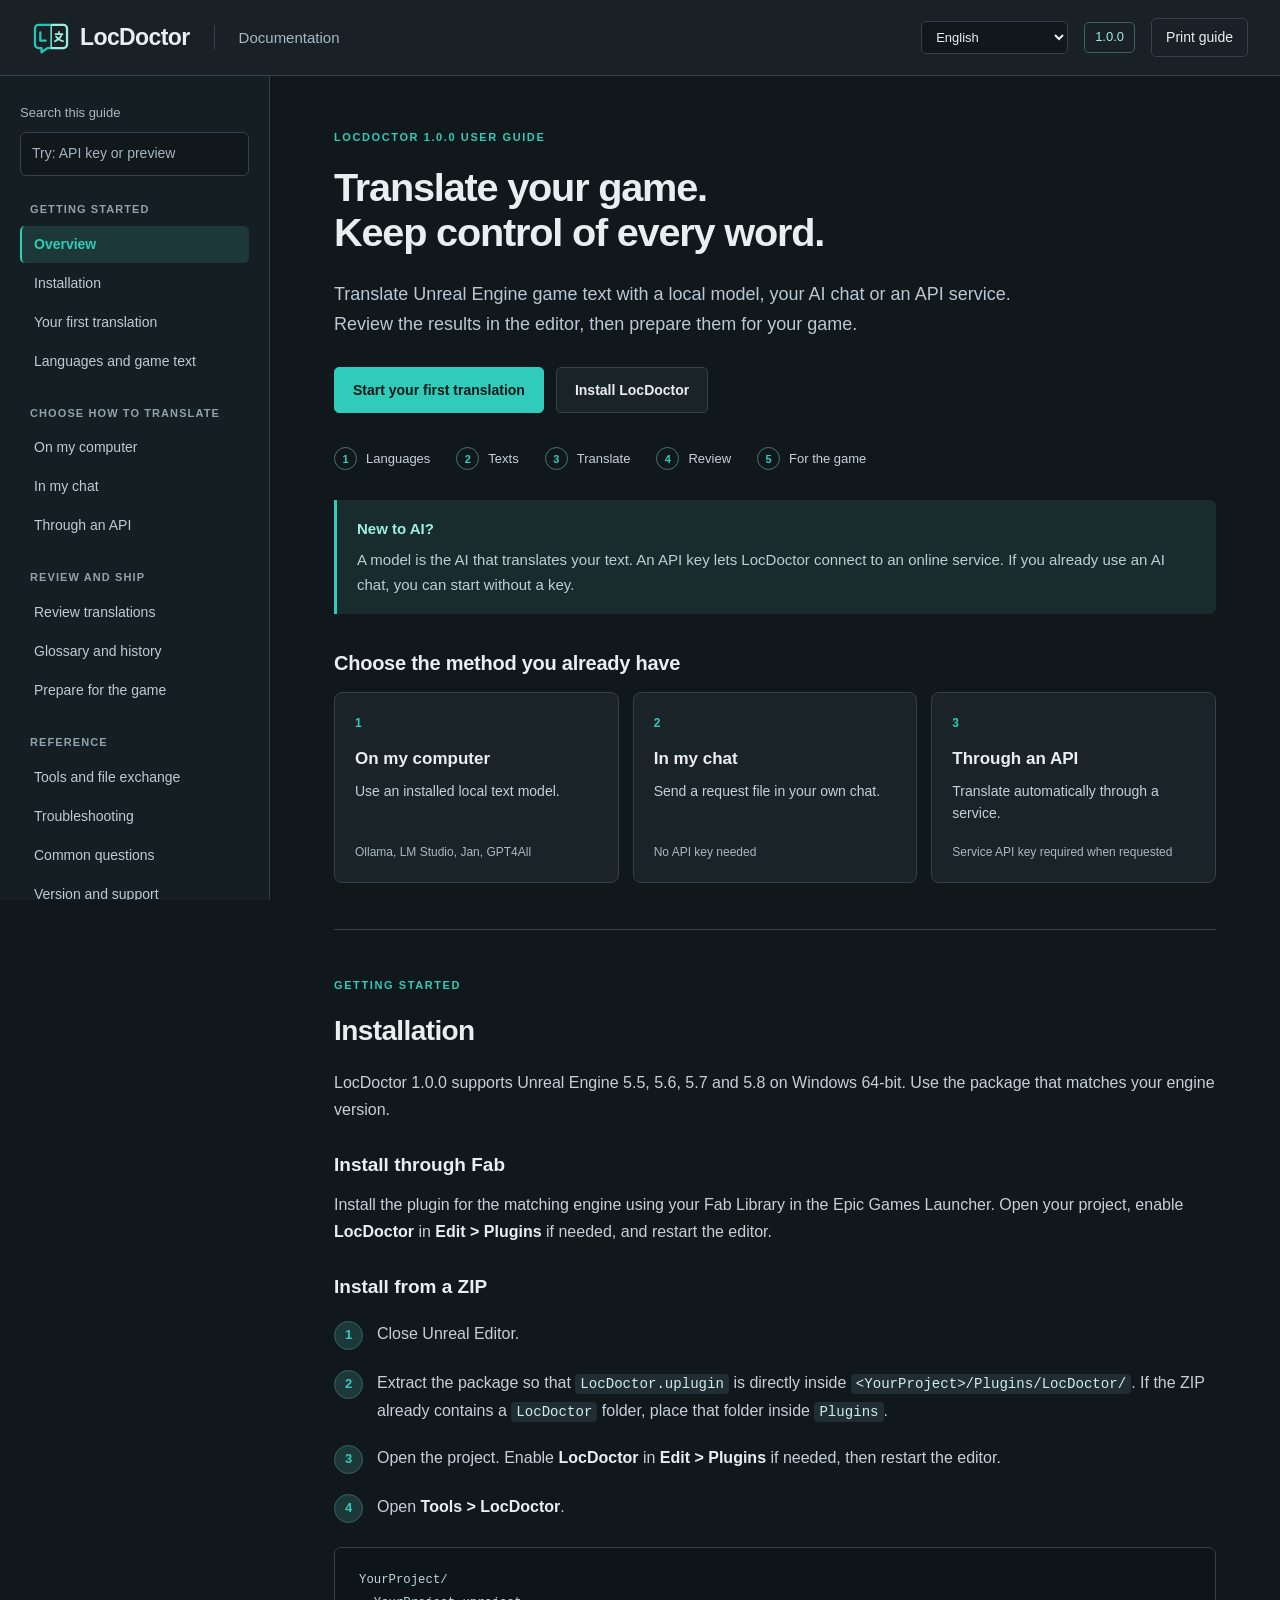
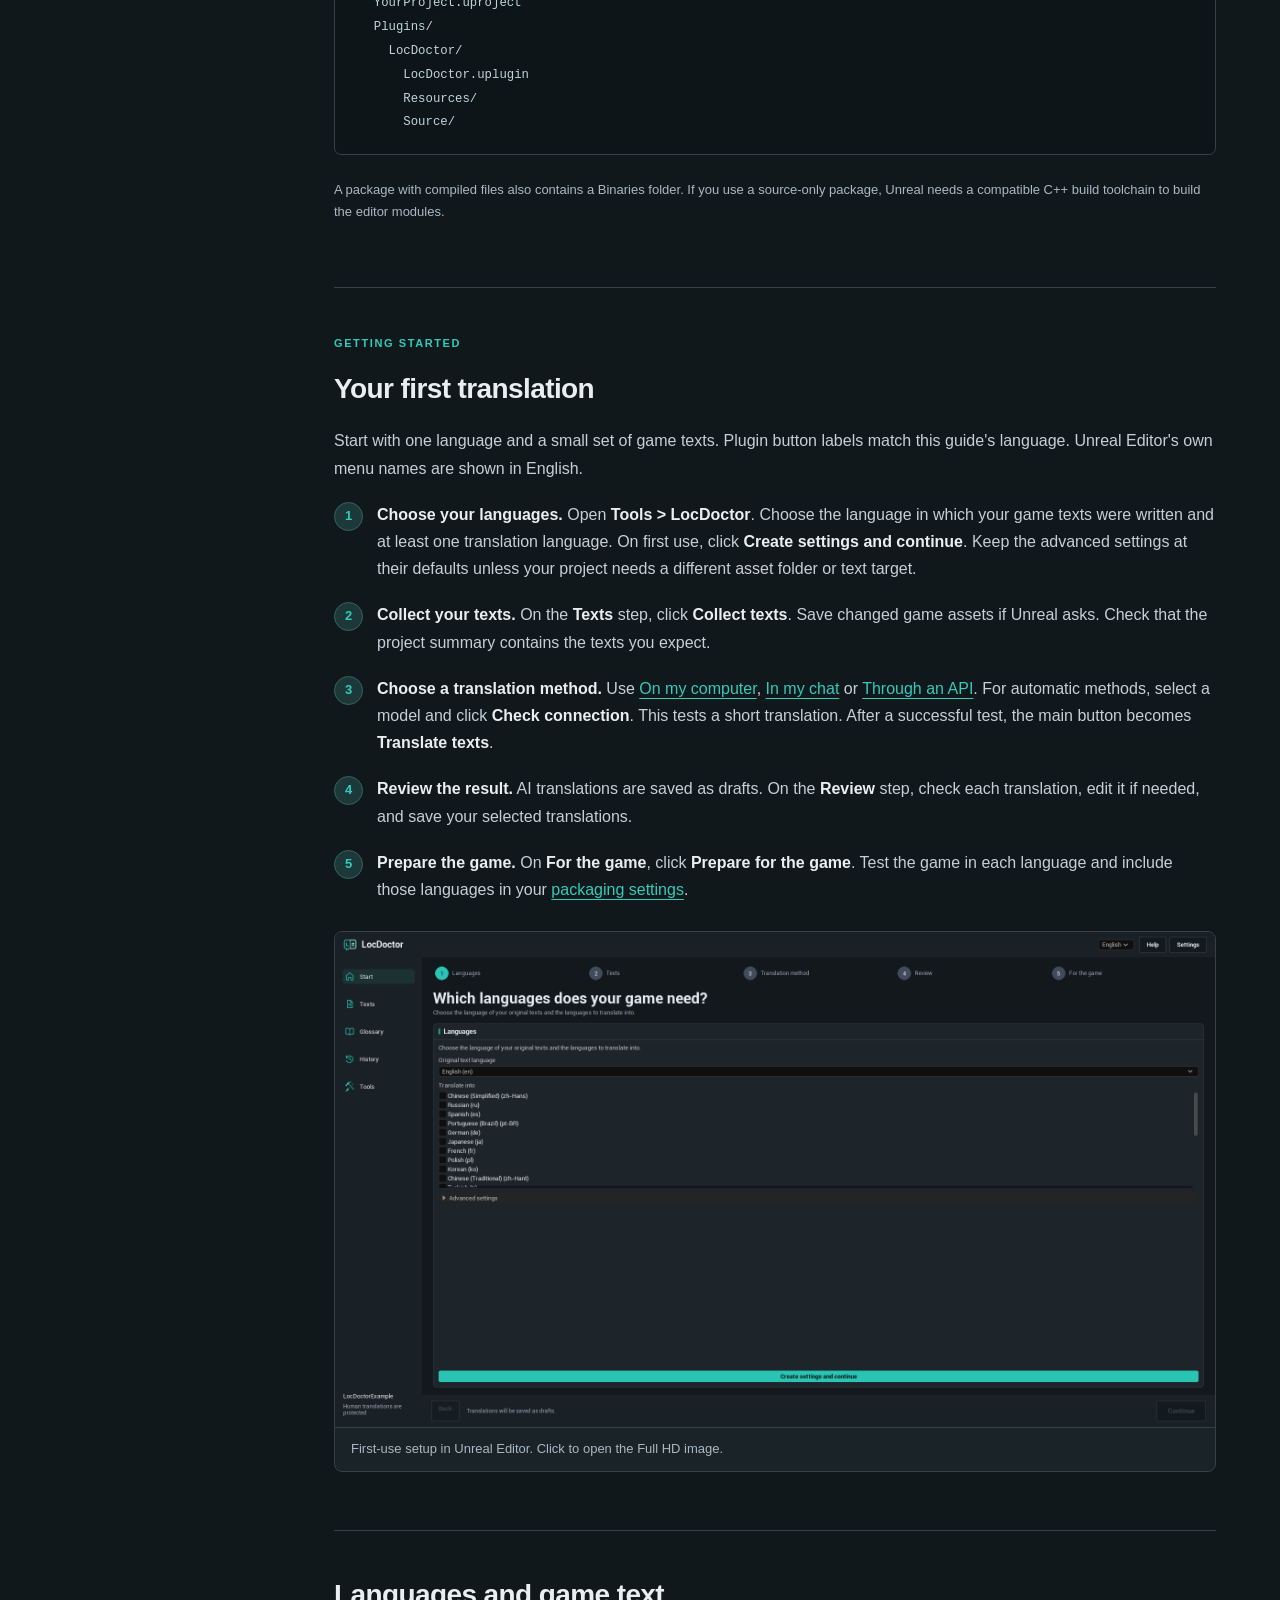
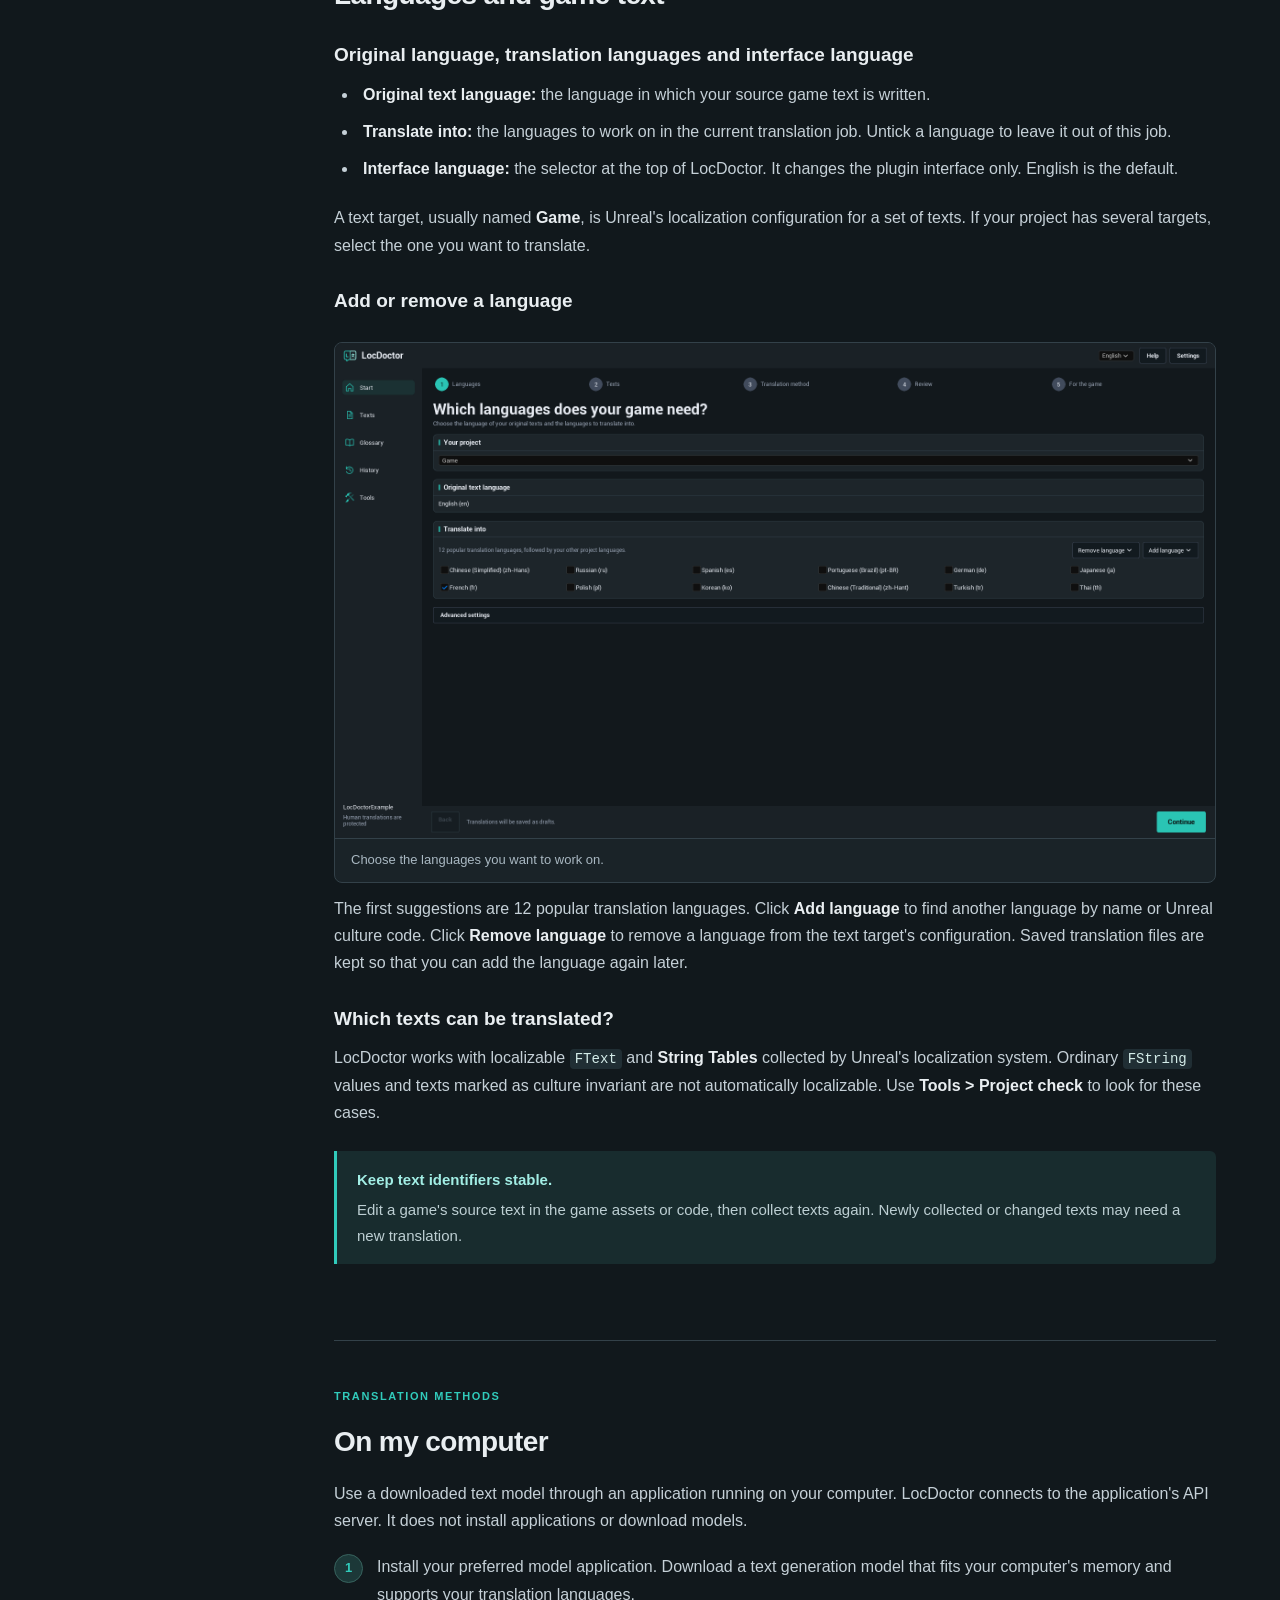
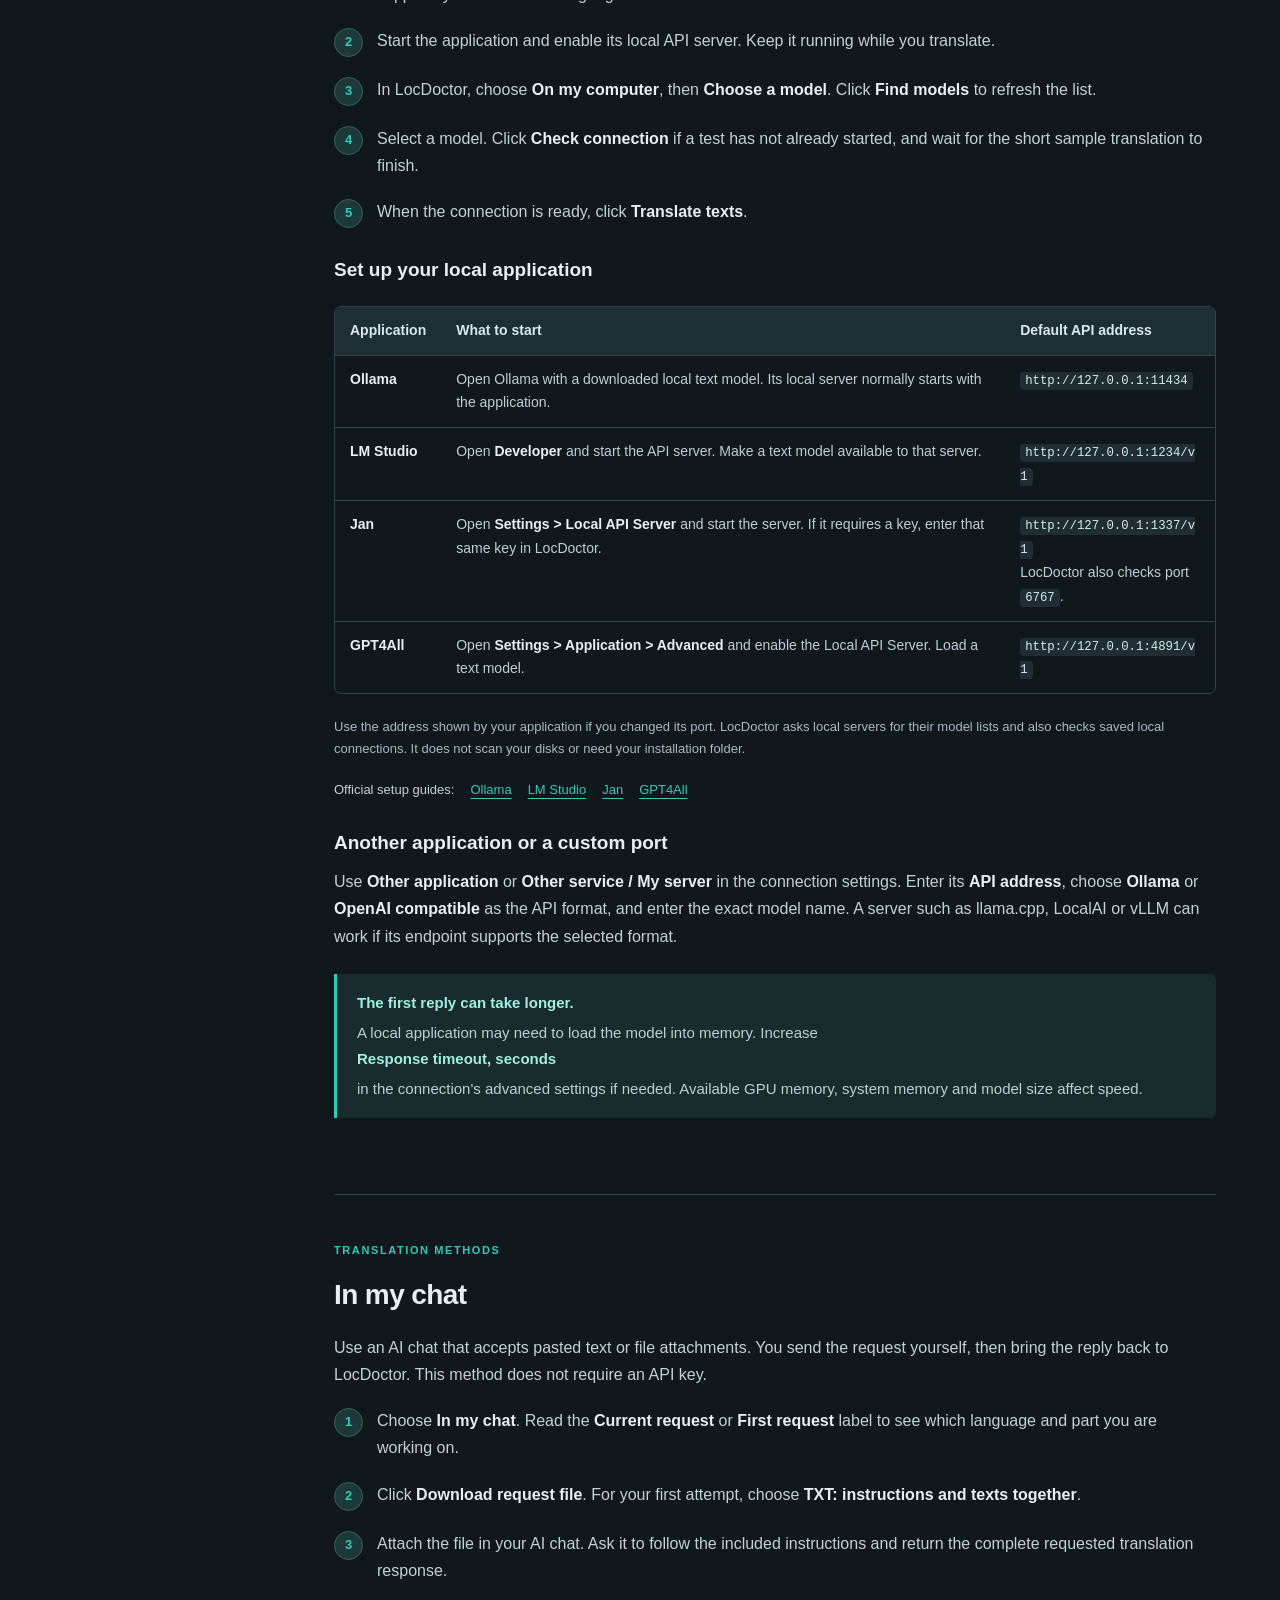
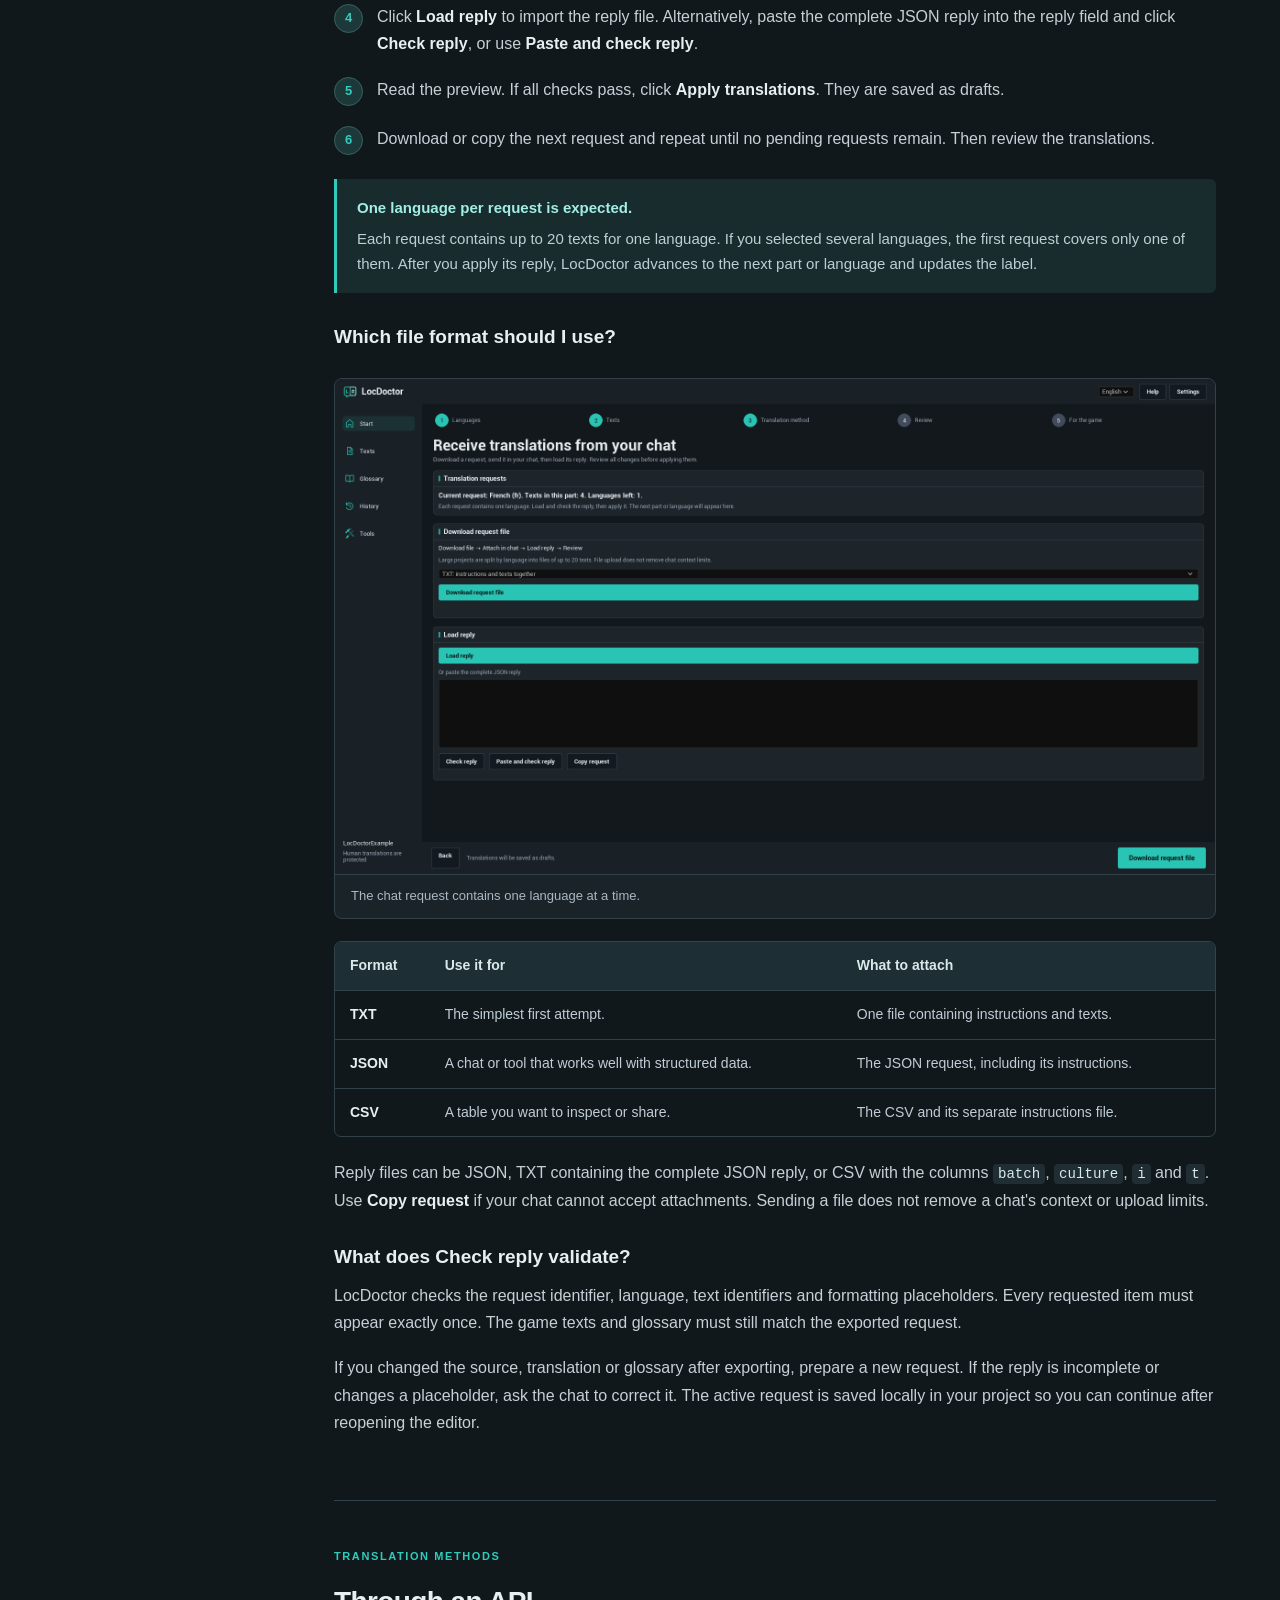
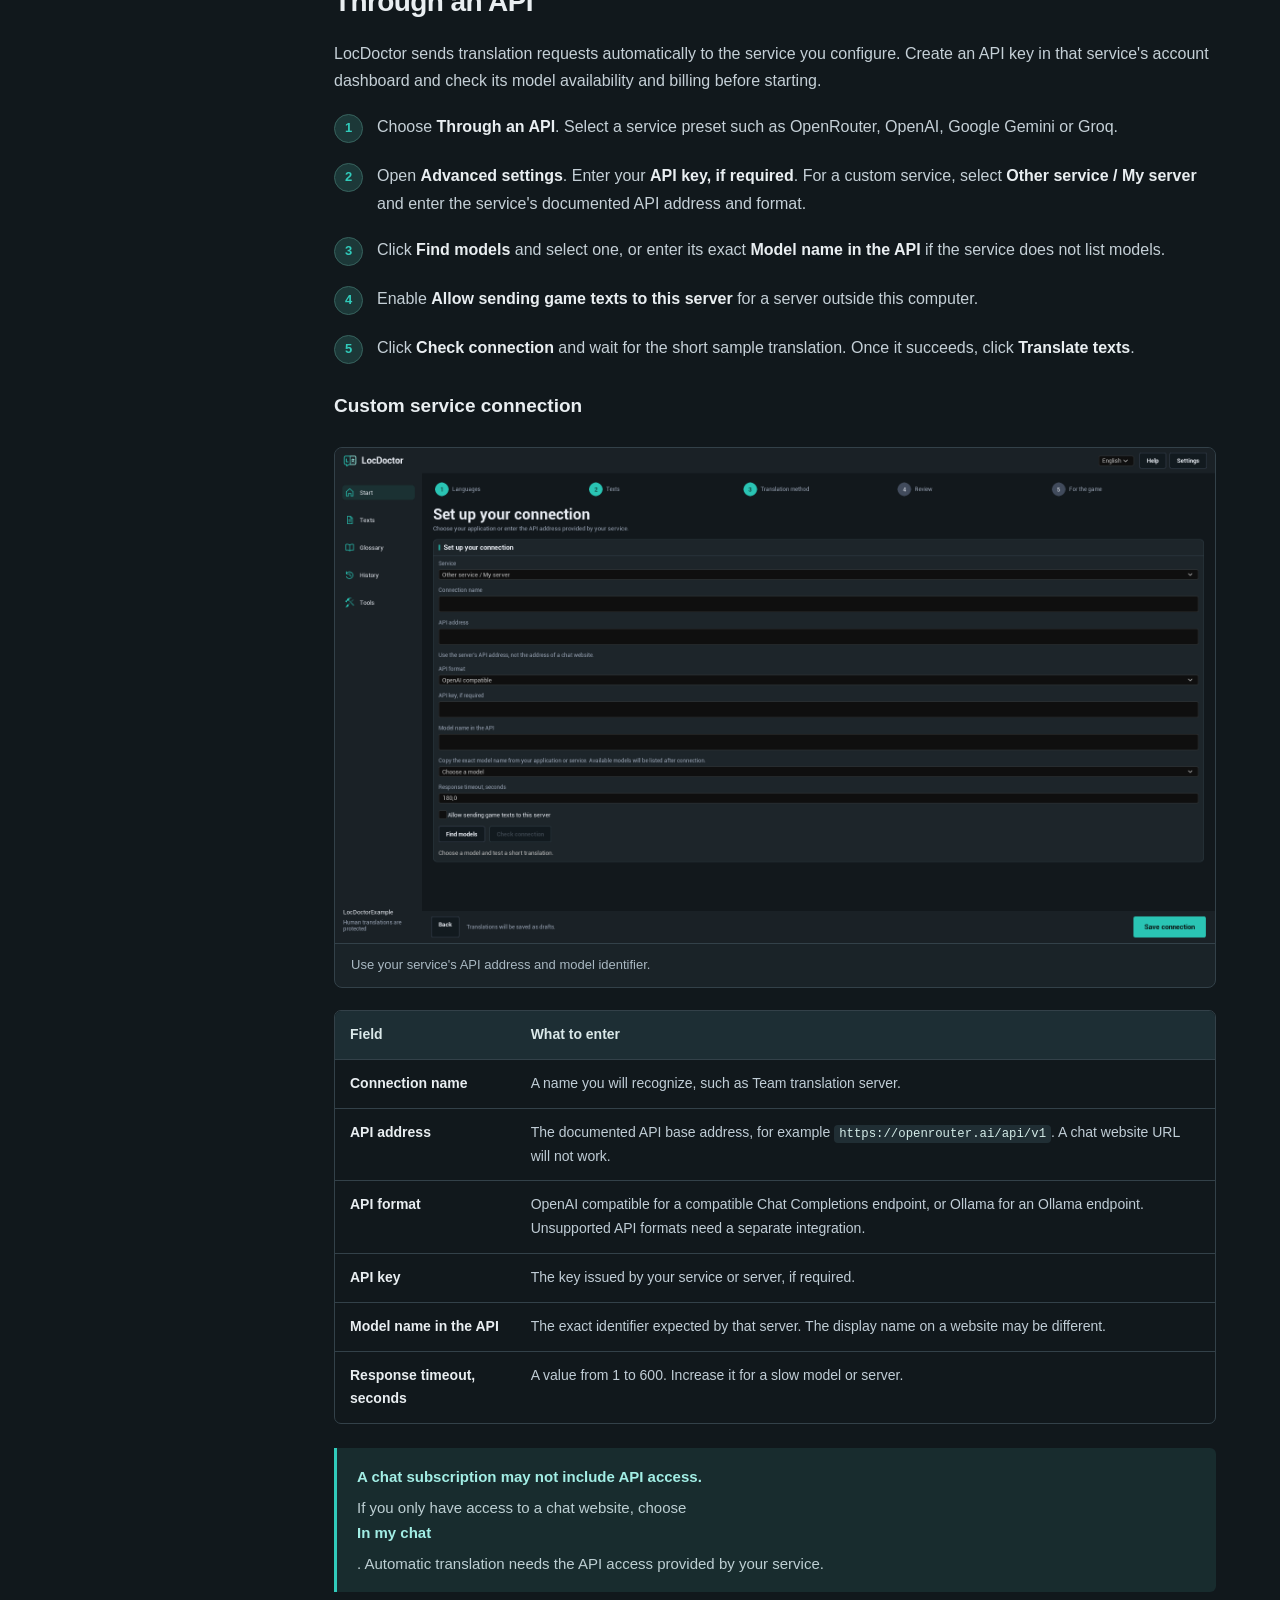
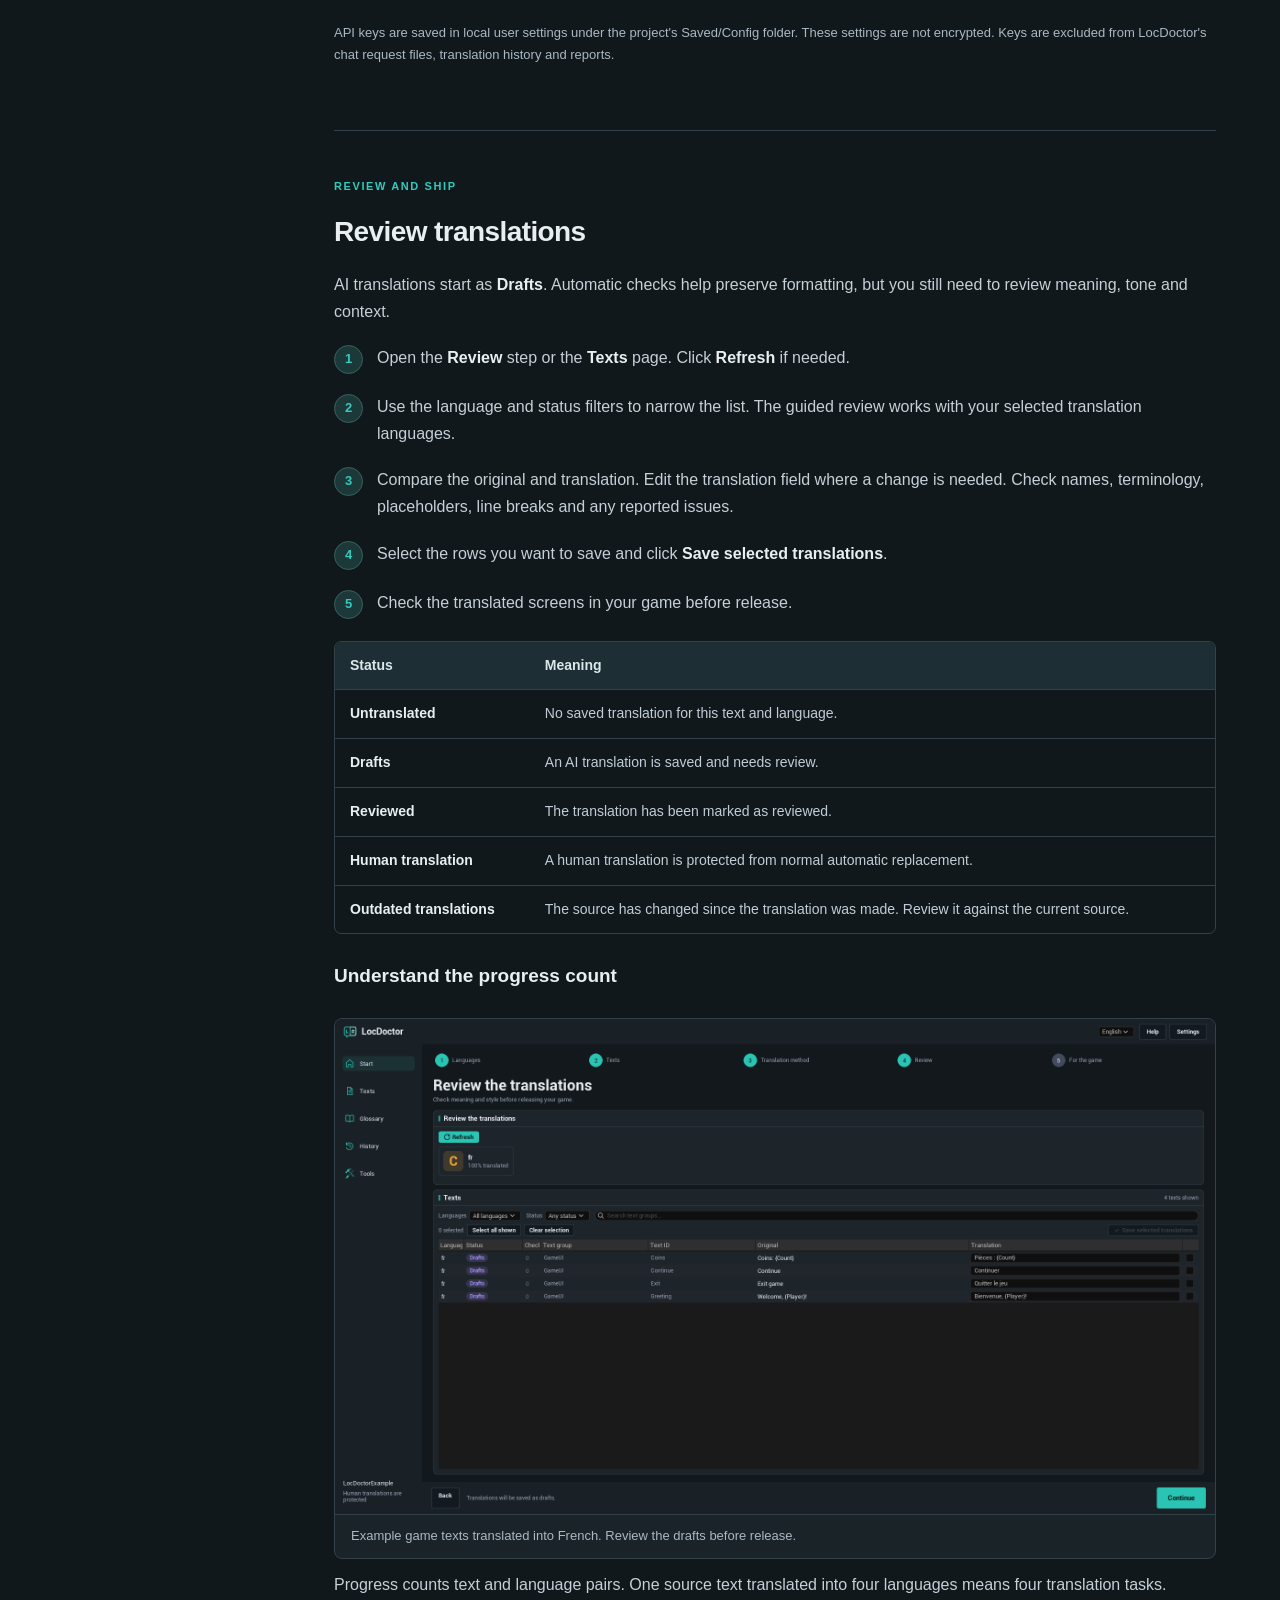
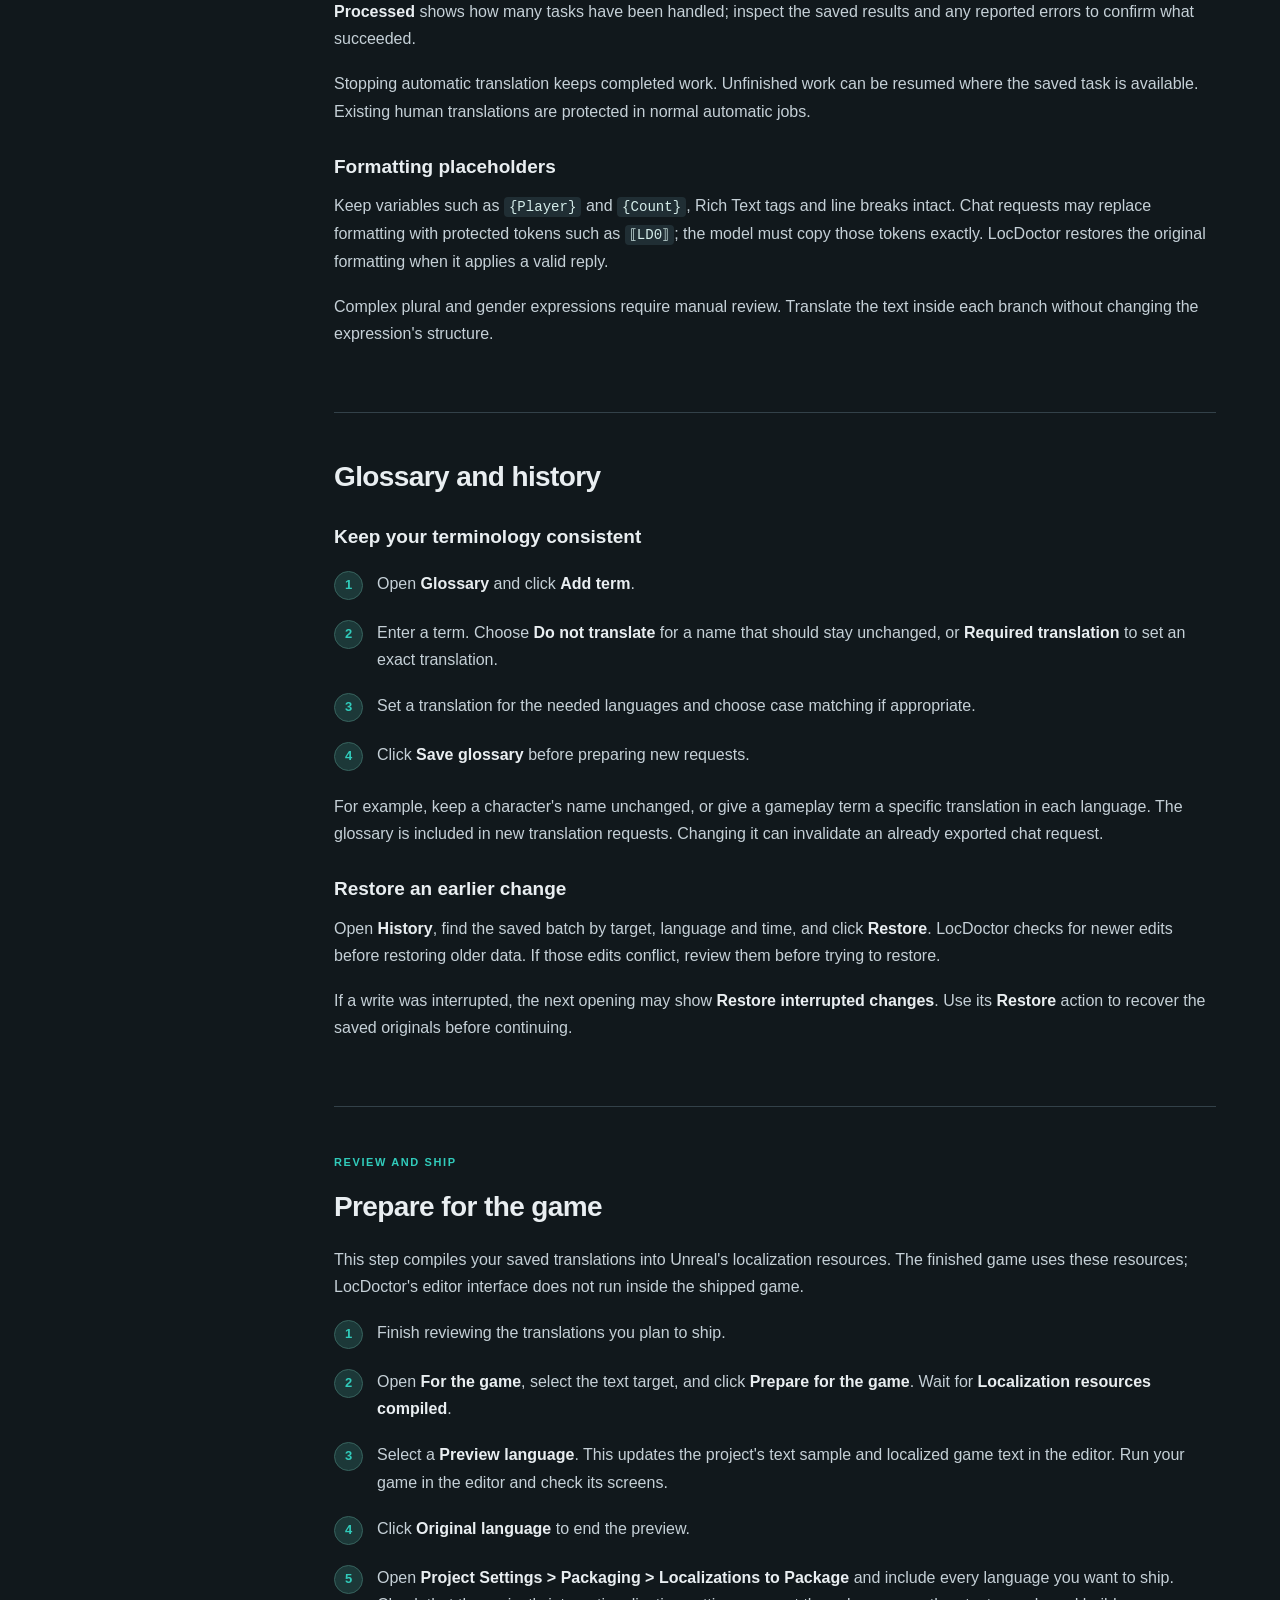
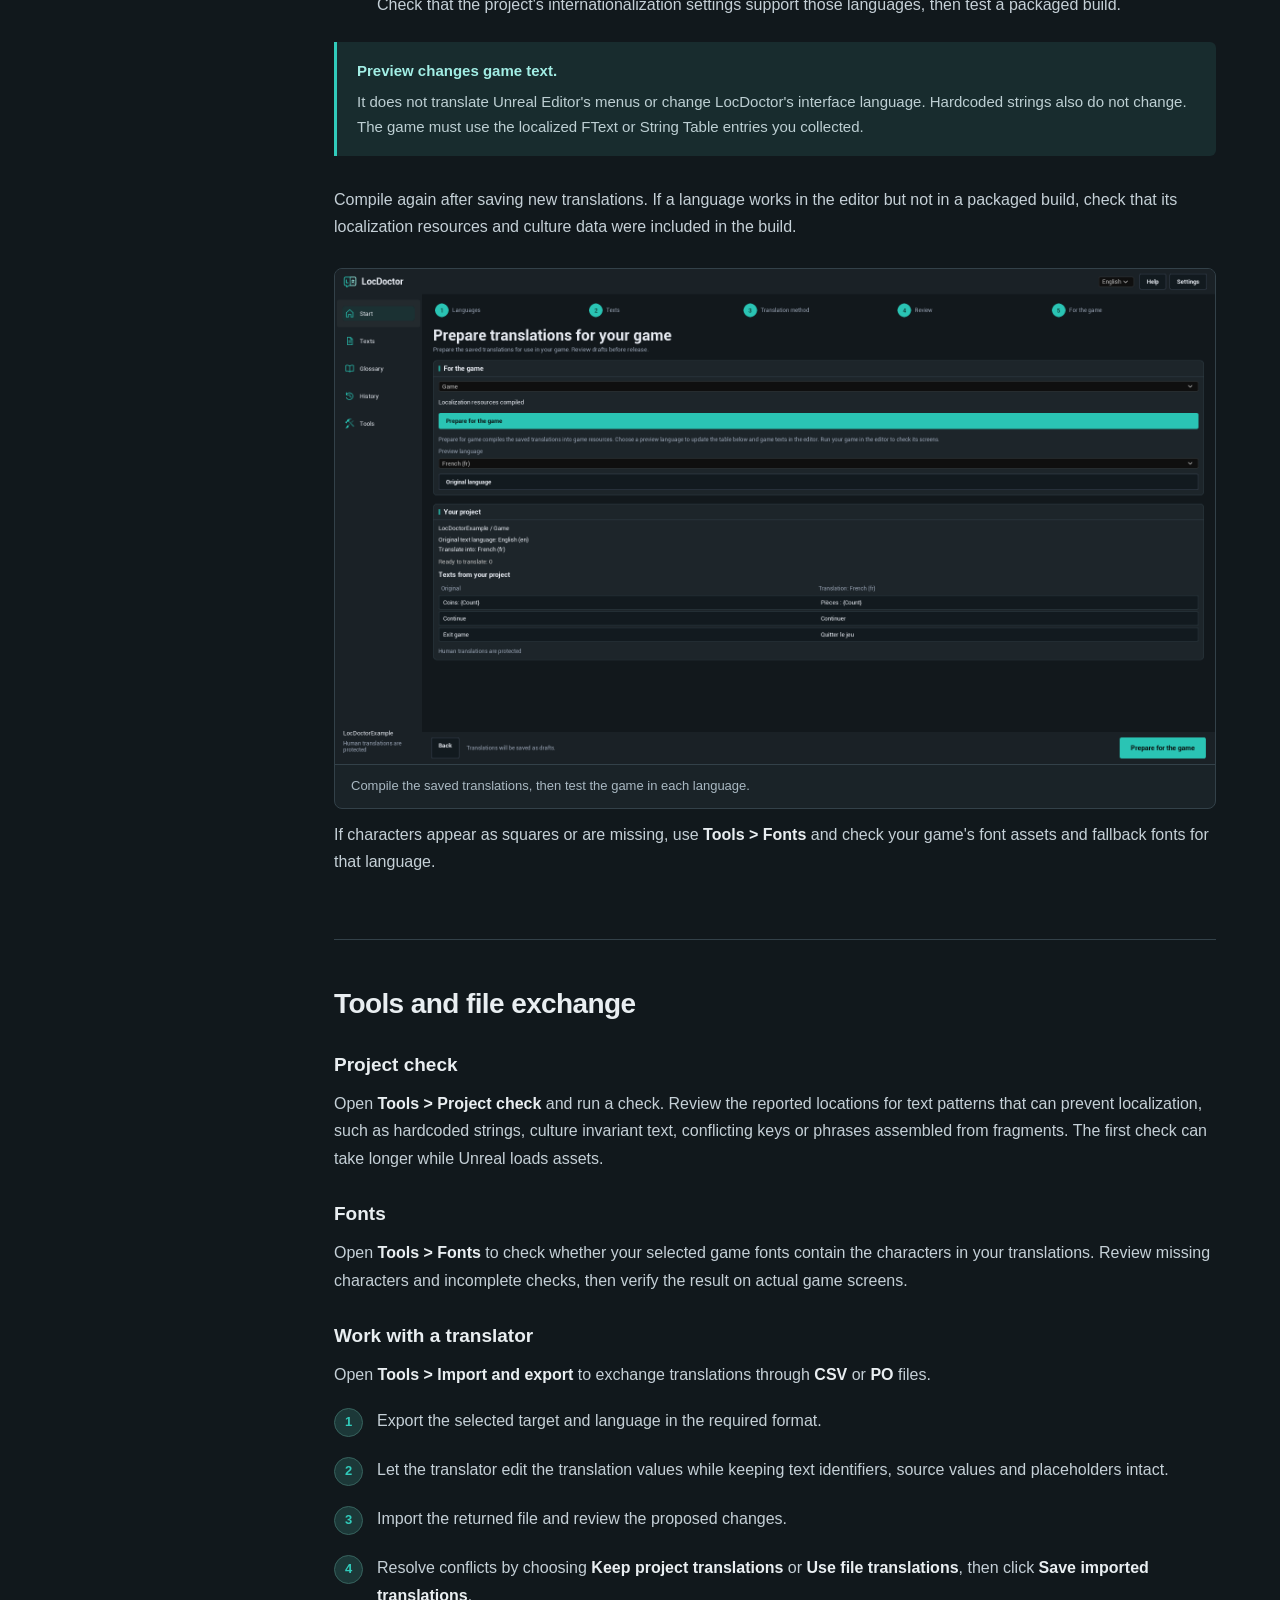
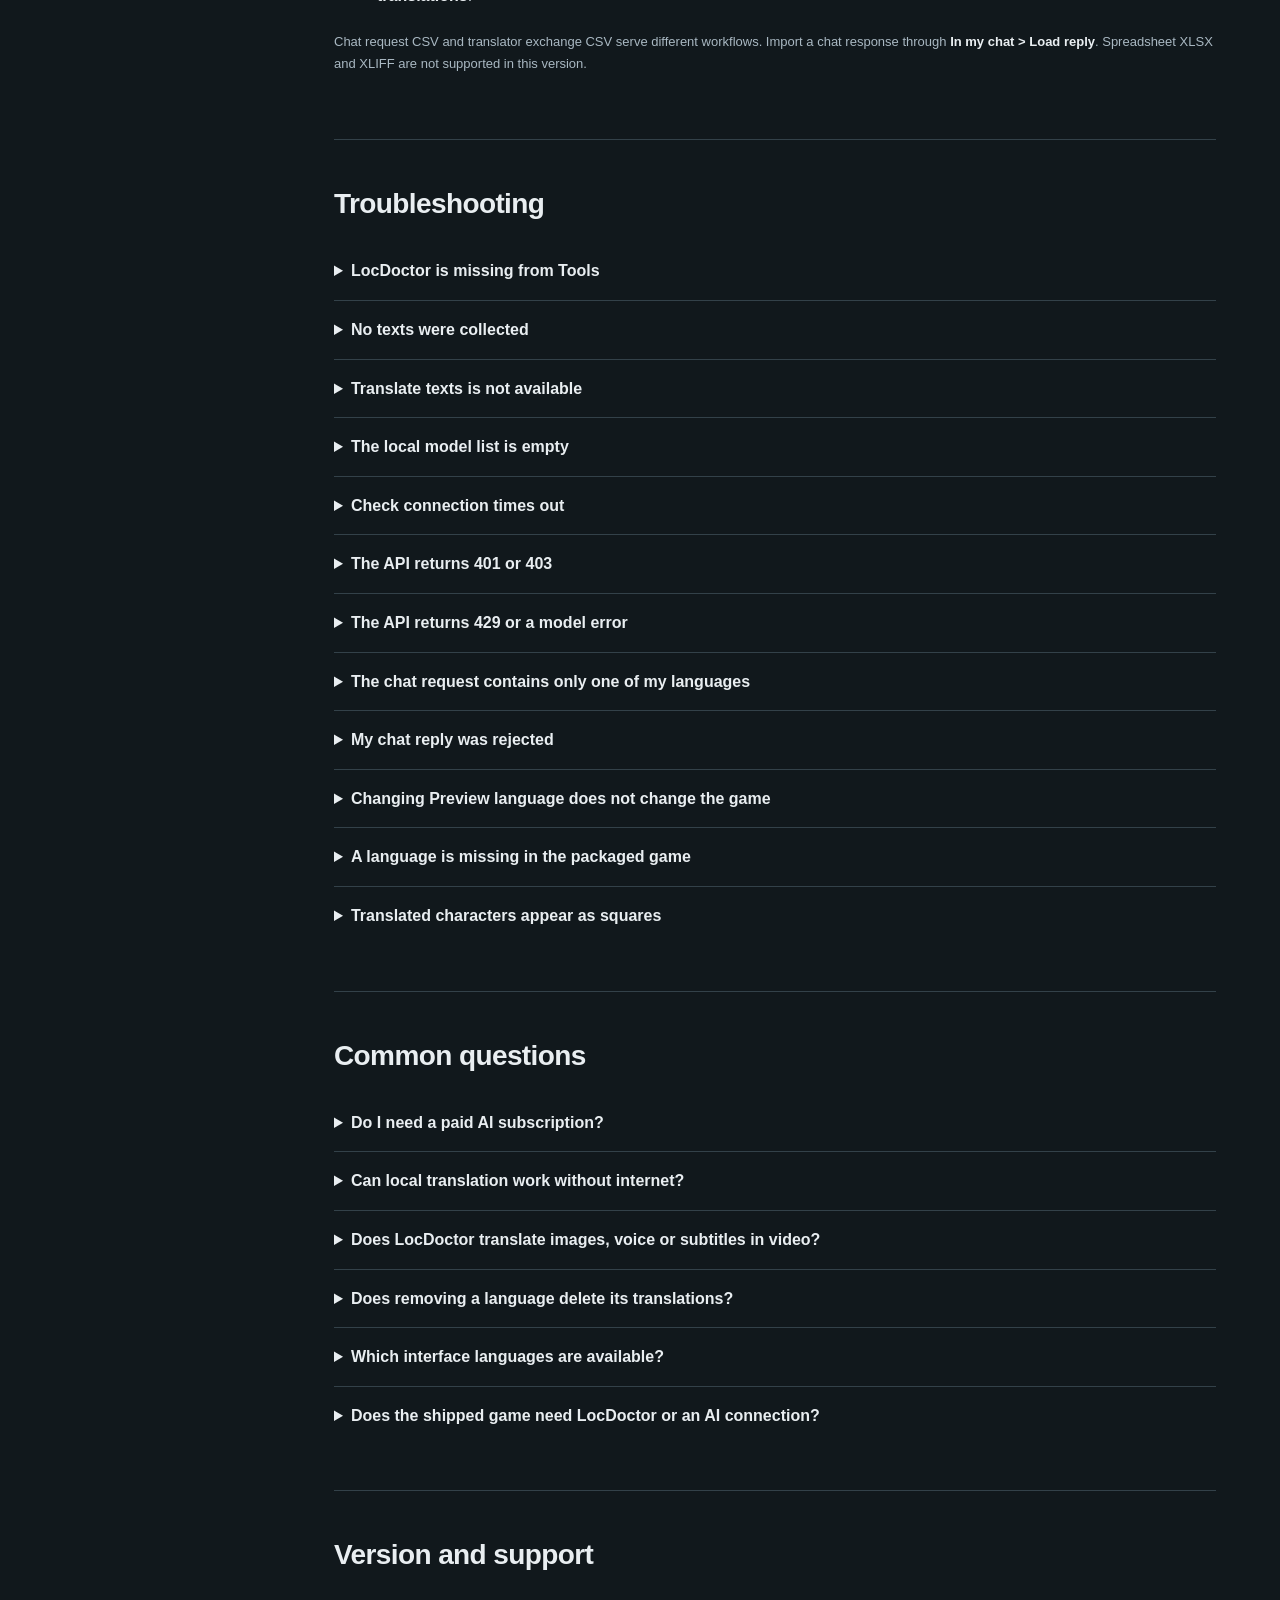
==== commit 7ec6a020: "Document UE 5.5 and UE 5.6 support in all nine LocDoctor guides" ====
--- a/index.html
+++ b/index.html
@@ -41,7 +41,7 @@
         <a href="#faq">Common questions</a>
         <a href="#version">Version and support</a>
       </nav>
-      <div class="sidebar-footer">Unreal Engine 5.7 / 5.8<br>Windows 64-bit</div>
+      <div class="sidebar-footer">Unreal Engine 5.5 / 5.6 / 5.7 / 5.8<br>Windows 64-bit</div>
     </aside>
     <main id="main" tabindex="-1">
       <section class="doc-section overview" id="overview" aria-labelledby="overview-title" data-search="getting started beginner introduction AI localization">
@@ -60,7 +60,7 @@
       </section>
       <section class="doc-section" id="installation" aria-labelledby="installation-title" data-search="install enable plugin Plugins missing modules compiler Fab zip Windows version">
         <p class="eyebrow">GETTING STARTED</p><h2 id="installation-title">Installation</h2>
-        <p>LocDoctor 1.0.0 supports Unreal Engine 5.7 and 5.8 on Windows 64-bit. Use the package that matches your engine version.</p>
+        <p>LocDoctor 1.0.0 supports Unreal Engine 5.5, 5.6, 5.7 and 5.8 on Windows 64-bit. Use the package that matches your engine version.</p>
         <h3>Install through Fab</h3>
         <p>Install the plugin for the matching engine using your Fab Library in the Epic Games Launcher. Open your project, enable <strong>LocDoctor</strong> in <strong>Edit &gt; Plugins</strong> if needed, and restart the editor.</p>
         <h3>Install from a ZIP</h3>
@@ -198,9 +198,9 @@
         <details class="qa"><summary>Which interface languages are available?</summary><p>English, Russian, German, French, Spanish, Portuguese (Brazil), Chinese (Simplified), Japanese and Korean. Your game's translation languages are configured separately.</p></details>
         <details class="qa"><summary>Does the shipped game need LocDoctor or an AI connection?</summary><p>The plugin is used in Unreal Editor. The finished game uses Unreal's compiled localization resources, so playing it does not need the translation model or service.</p></details>
       </section>
-      <section class="doc-section" id="version" aria-labelledby="version-title" data-search="version release changelog support NexusForgeUE 1.0.0 Unreal 5.7 5.8 Windows">
+      <section class="doc-section" id="version" aria-labelledby="version-title" data-search="version release changelog support NexusForgeUE 1.0.0 Unreal 5.5 5.6 5.7 5.8 Windows">
         <h2 id="version-title">Version and support</h2>
-        <p>This guide covers <strong>LocDoctor 1.0.0</strong> for <strong>Unreal Engine 5.7 and 5.8 on Windows 64-bit</strong>.</p>
+        <p>This guide covers <strong>LocDoctor 1.0.0</strong> for <strong>Unreal Engine 5.5, 5.6, 5.7 and 5.8 on Windows 64-bit</strong>.</p>
         <h3>1.0.0</h3><p>Game text translation through local models, browser chat files and compatible APIs. Includes language setup, draft review, glossary, history, localization compilation, project checks, font checks, and CSV / PO exchange.</p>
         <h3>When reporting a problem</h3>
         <p>Contact support: <a href="mailto:nexusforgeuesupport@gmail.com">nexusforgeuesupport@gmail.com</a>.</p>
